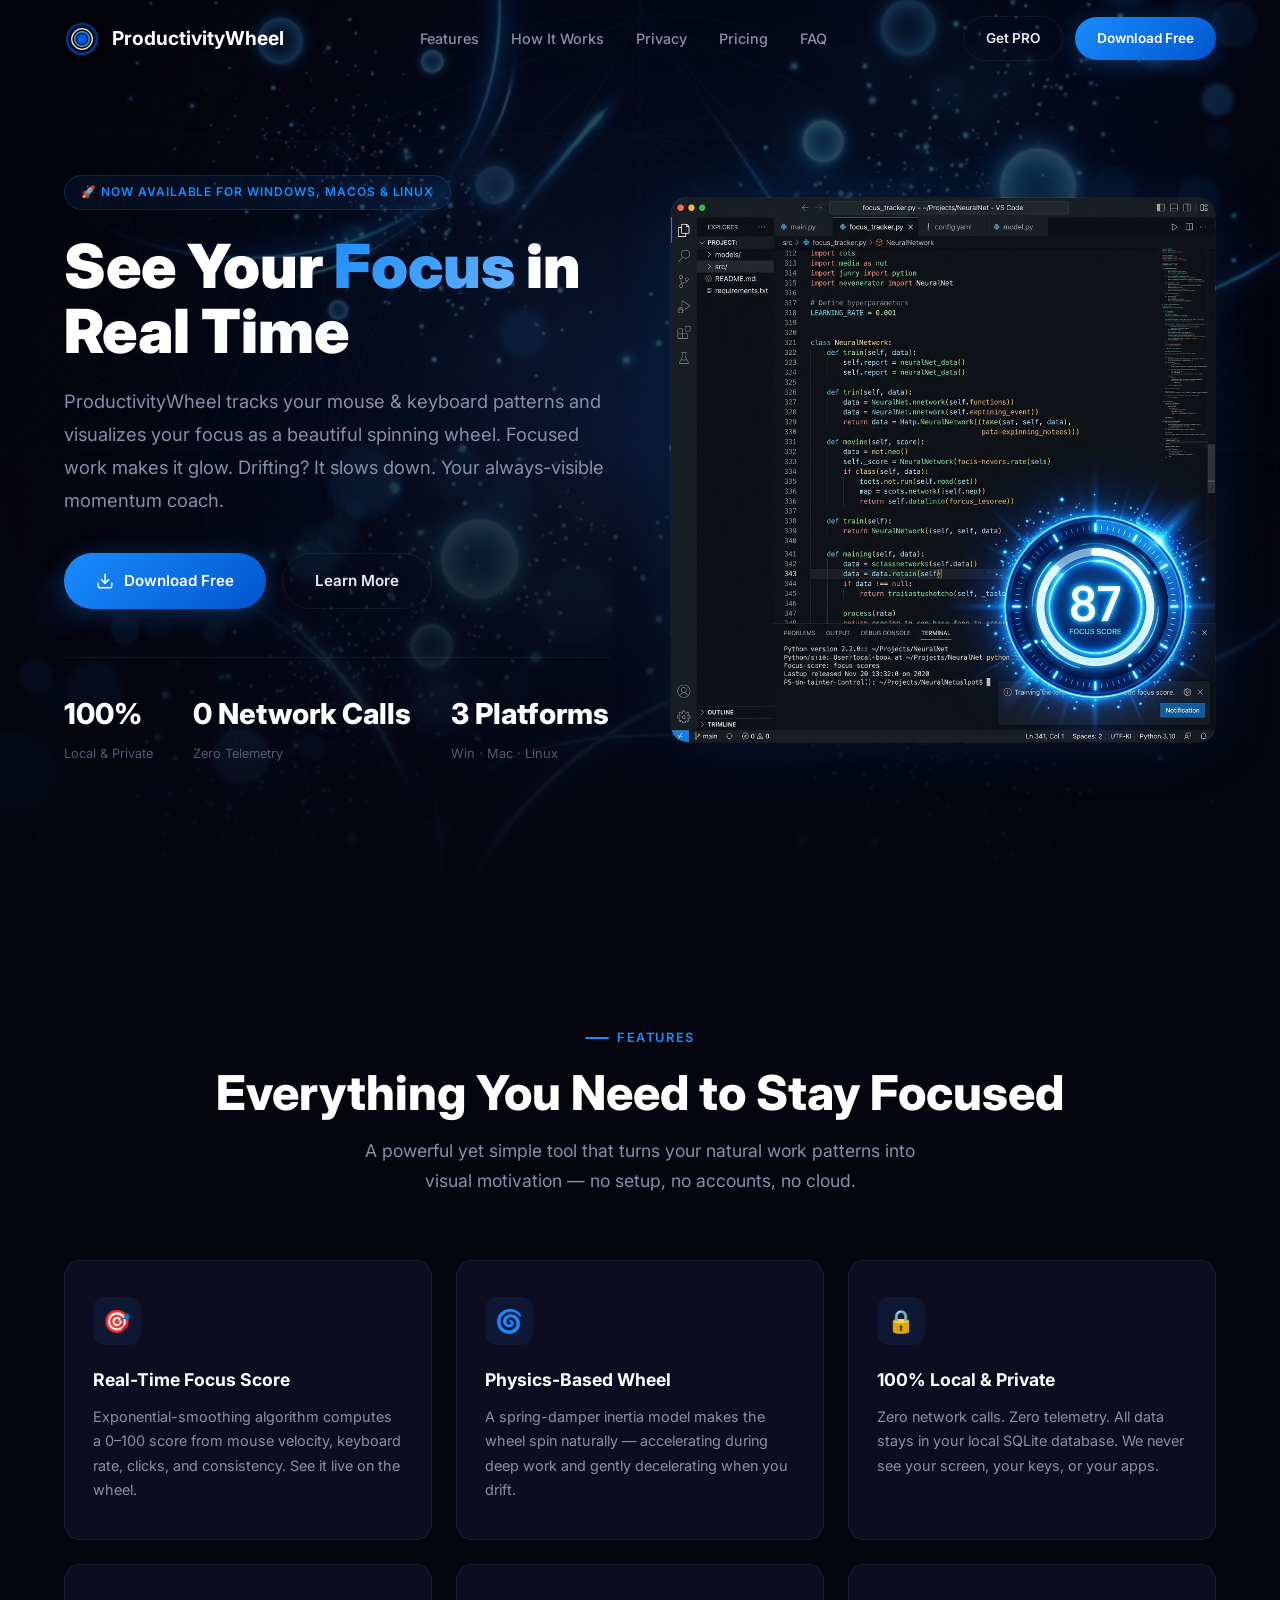
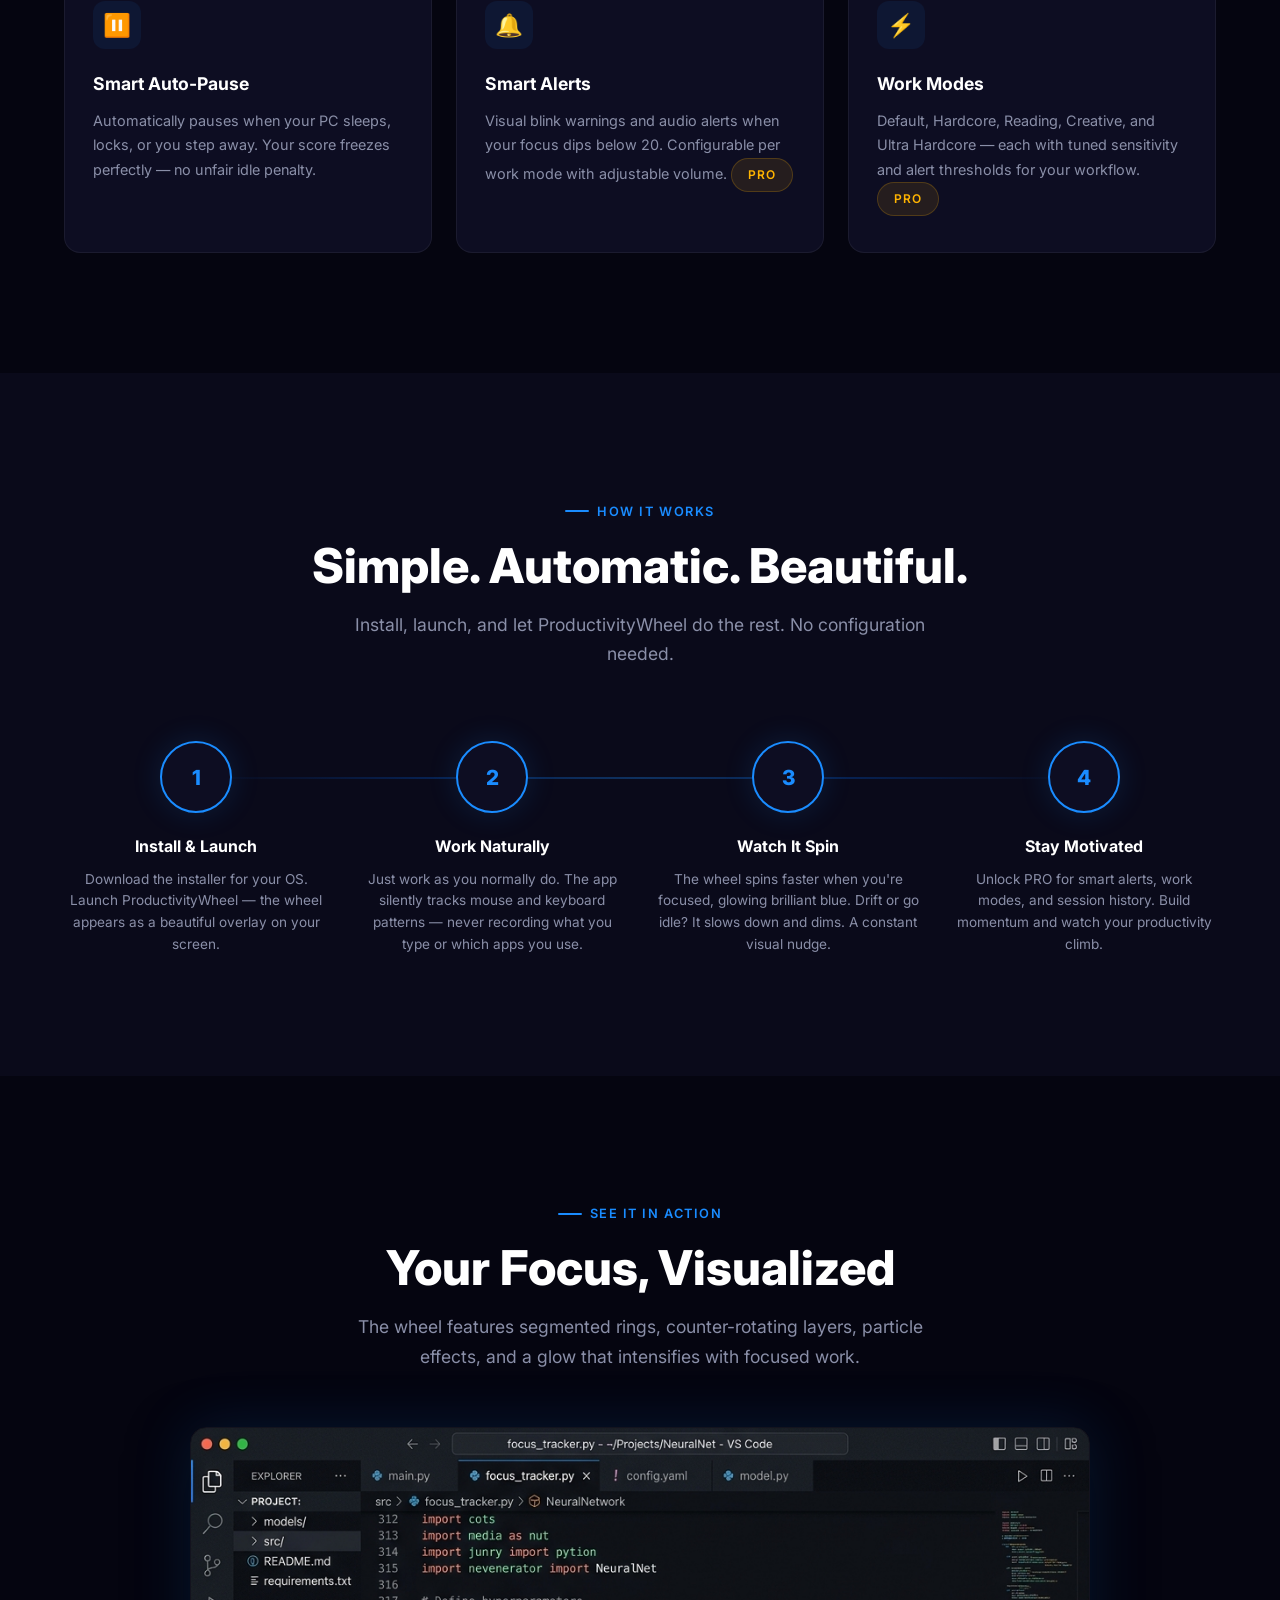
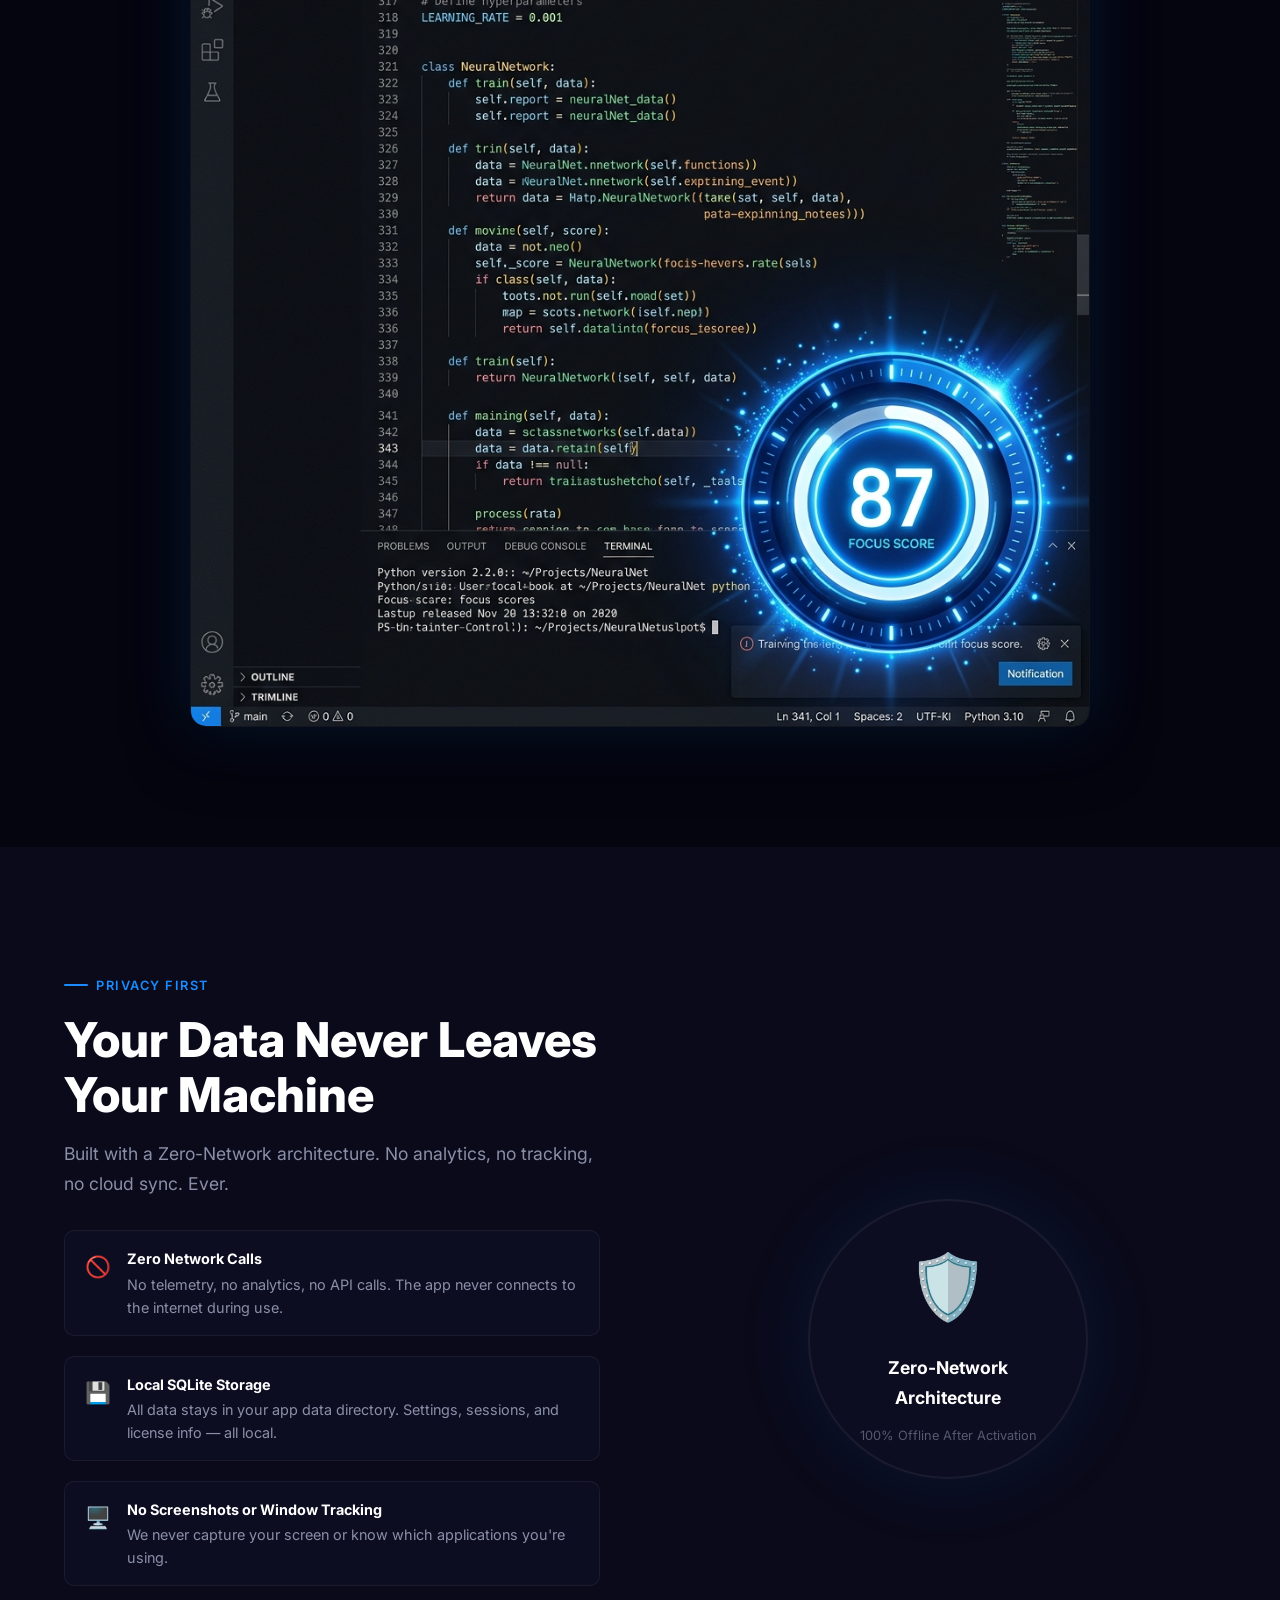
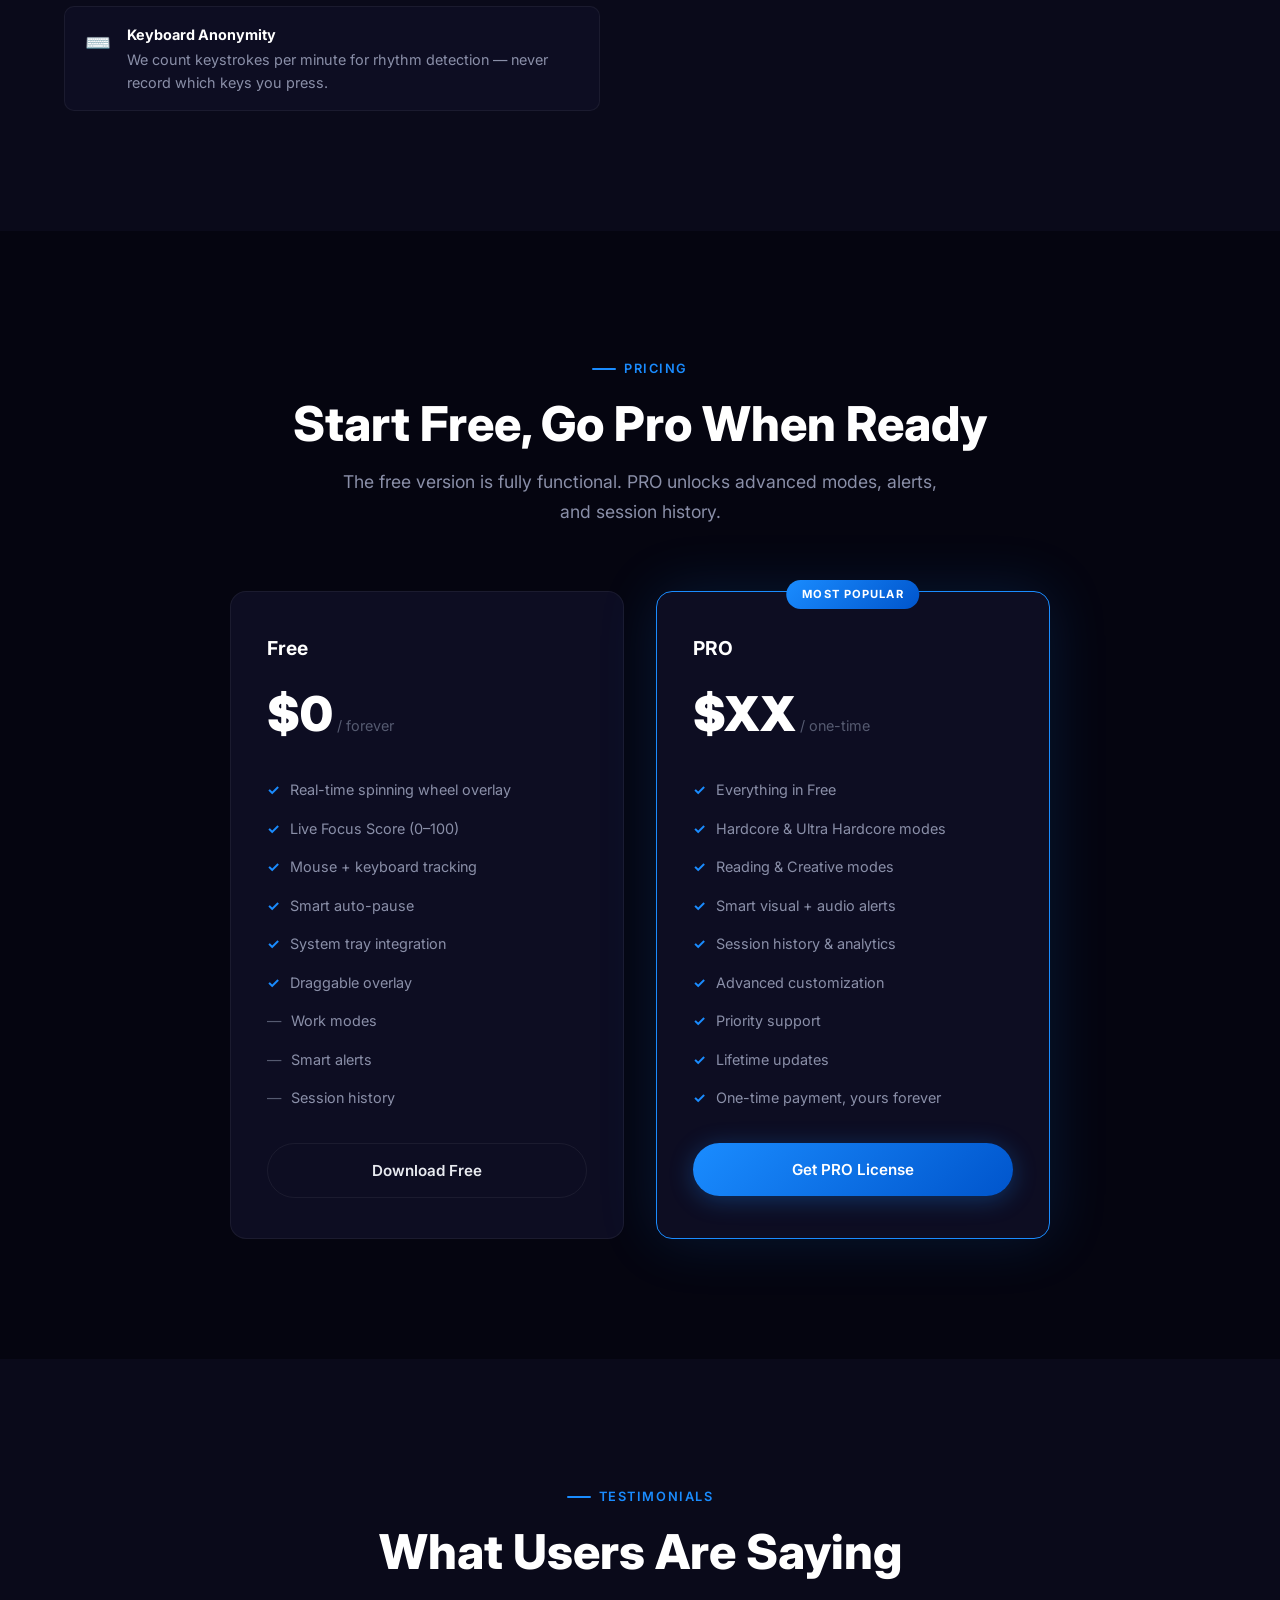
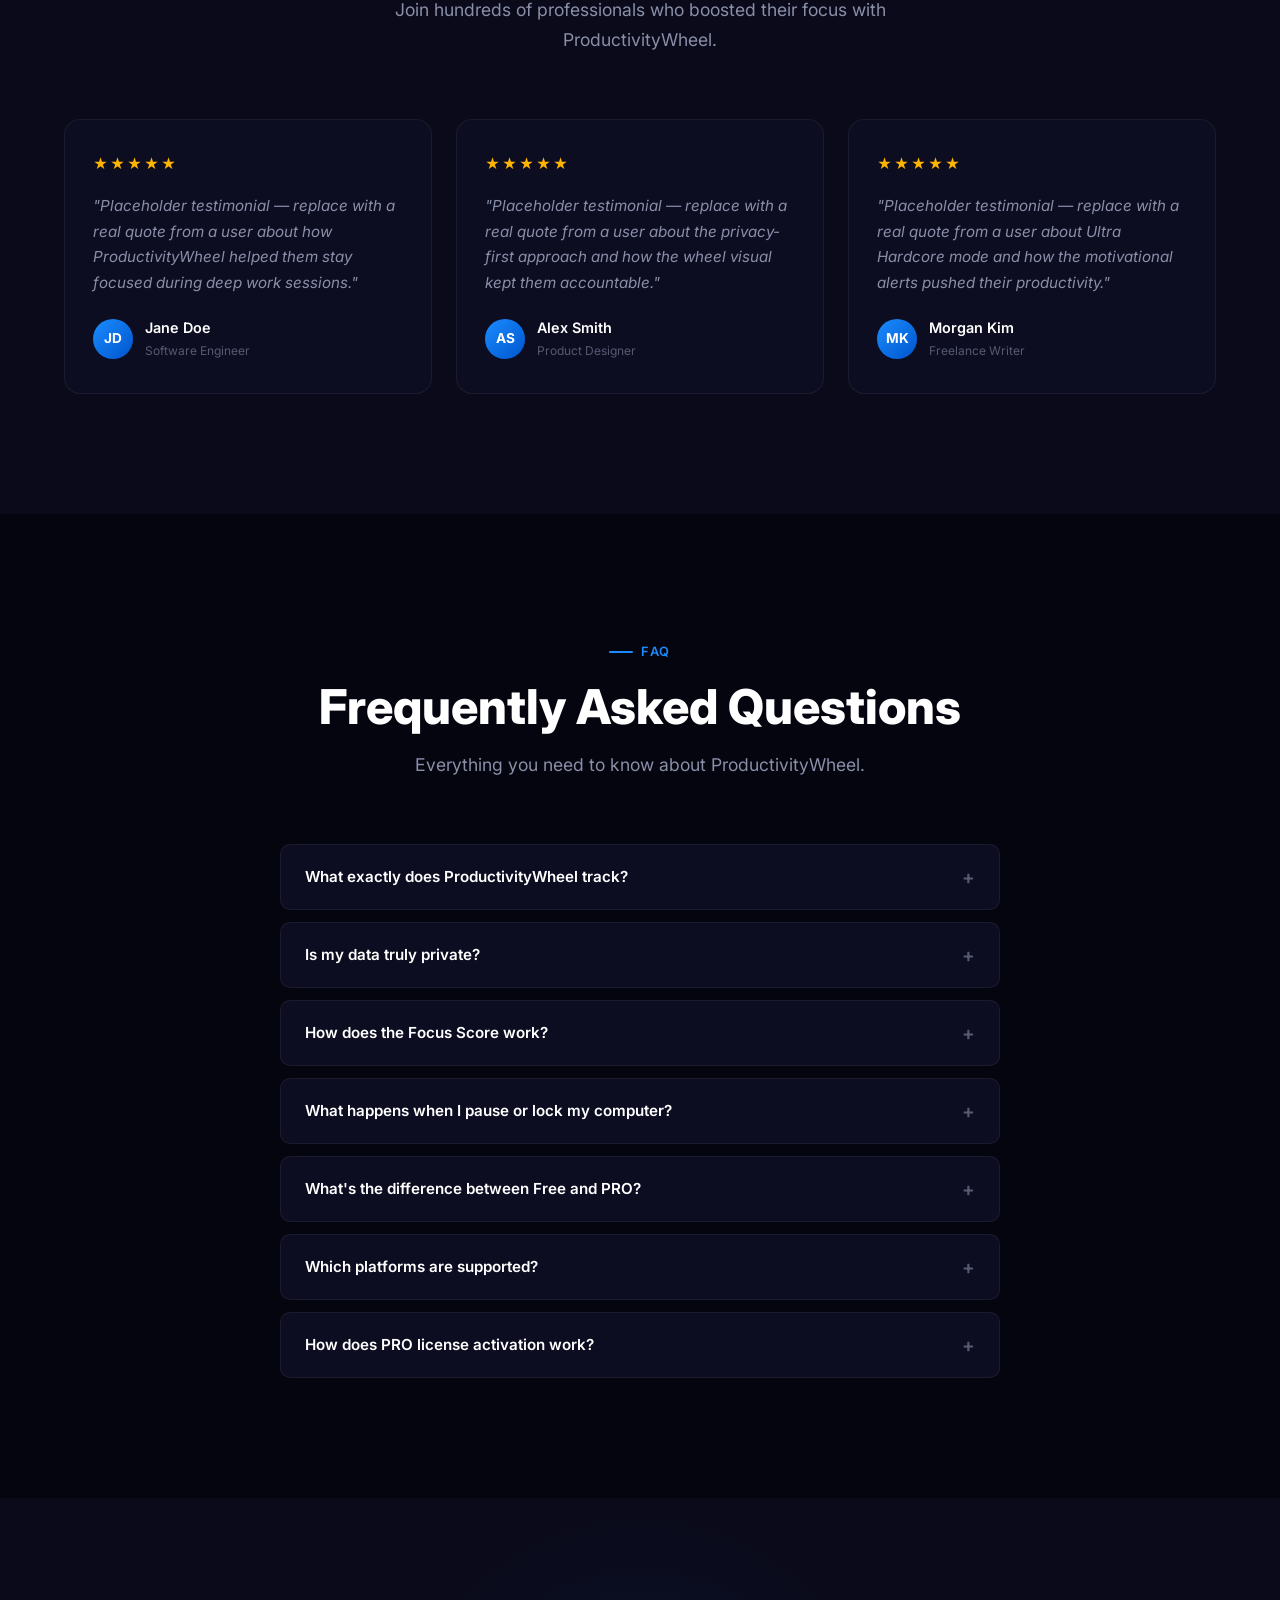
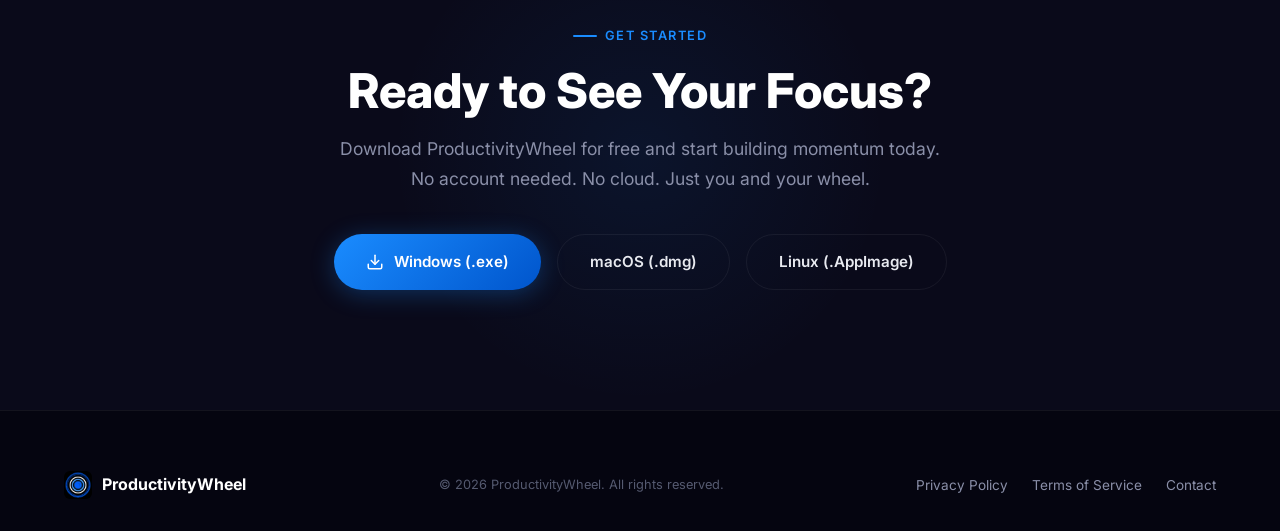
==== index.html @ a4d05078 "ProductivityWheel Website" ====
<!DOCTYPE html>
<html lang="en">
<head>
  <meta charset="UTF-8" />
  <meta name="viewport" content="width=device-width, initial-scale=1.0" />
  <title>ProductivityWheel — Your Personal Focus Momentum Tracker</title>
  <meta name="description" content="ProductivityWheel tracks your mouse and keyboard patterns in real-time and visualizes your focus as a beautiful spinning wheel. 100% local. Zero telemetry. Pure motivation." />
  <meta name="keywords" content="productivity, focus tracker, mouse tracking, gamification, desktop app, privacy" />
  <meta property="og:title" content="ProductivityWheel — Your Personal Focus Momentum Tracker" />
  <meta property="og:description" content="A gamified focus coach that runs 100% locally on your machine. No cloud. No telemetry. Just motivation." />
  <meta property="og:image" content="assets/images/screenshot.png" />
  <meta property="og:type" content="website" />
  <link rel="icon" type="image/png" href="assets/images/logo.png" />
  <link rel="stylesheet" href="styles.css" />
</head>
<body>

  <!-- ====== NAVBAR ====== -->
  <nav class="navbar" id="navbar">
    <div class="container">
      <a href="#" class="navbar__logo">
        <img src="assets/images/logo.png" alt="ProductivityWheel Logo" />
        <span>ProductivityWheel</span>
      </a>
      <ul class="navbar__links" id="nav-links">
        <li><a href="#features">Features</a></li>
        <li><a href="#how-it-works">How It Works</a></li>
        <li><a href="#privacy">Privacy</a></li>
        <li><a href="#pricing">Pricing</a></li>
        <li><a href="#faq">FAQ</a></li>
      </ul>
      <div class="navbar__cta">
        <a href="#pricing" class="btn btn--outline btn--sm">Get PRO</a>
        <a href="#download" class="btn btn--primary btn--sm">Download Free</a>
      </div>
      <button class="navbar__toggle" id="nav-toggle" aria-label="Toggle navigation" aria-expanded="false">
        <span></span><span></span><span></span>
      </button>
    </div>
  </nav>

  <!-- ====== HERO ====== -->
  <section class="hero" id="hero">
    <div class="hero__bg"></div>
    <div class="container">
      <div class="hero__content">
        <div class="hero__badge">
          <span class="badge badge--blue">🚀 Now Available for Windows, macOS & Linux</span>
        </div>
        <h1 class="hero__title">
          See Your <span>Focus</span> in Real&nbsp;Time
        </h1>
        <p class="hero__subtitle">
          ProductivityWheel tracks your mouse &amp; keyboard patterns and visualizes your focus as a beautiful spinning wheel. Focused work makes it glow. Drifting? It slows down. Your always-visible momentum coach.
        </p>
        <div class="hero__actions">
          <a href="#download" class="btn btn--primary">
            <svg width="18" height="18" viewBox="0 0 24 24" fill="none" stroke="currentColor" stroke-width="2" stroke-linecap="round" stroke-linejoin="round"><path d="M21 15v4a2 2 0 01-2 2H5a2 2 0 01-2-2v-4"/><polyline points="7 10 12 15 17 10"/><line x1="12" y1="15" x2="12" y2="3"/></svg>
            Download Free
          </a>
          <a href="#how-it-works" class="btn btn--outline">Learn More</a>
        </div>
        <div class="hero__stats">
          <div>
            <div class="hero__stat-value" data-count="100" data-suffix="%">0%</div>
            <div class="hero__stat-label">Local & Private</div>
          </div>
          <div>
            <div class="hero__stat-value" data-count="0" data-suffix=" Network Calls">0 Network Calls</div>
            <div class="hero__stat-label">Zero Telemetry</div>
          </div>
          <div>
            <div class="hero__stat-value" data-count="3" data-suffix=" Platforms">0 Platforms</div>
            <div class="hero__stat-label">Win · Mac · Linux</div>
          </div>
        </div>
      </div>
      <div class="hero__visual">
        <div class="hero__image-wrapper">
          <img src="assets/images/screenshot.png" alt="ProductivityWheel running on desktop — a glowing blue spinning wheel overlay showing Focus Score of 87" />
        </div>
      </div>
    </div>
  </section>

  <!-- ====== FEATURES ====== -->
  <section class="features" id="features">
    <div class="container">
      <div class="features__header animate-on-scroll">
        <span class="section-label">Features</span>
        <h2 class="section-title">Everything You Need to Stay Focused</h2>
        <p class="section-subtitle">A powerful yet simple tool that turns your natural work patterns into visual motivation — no setup, no accounts, no cloud.</p>
      </div>
      <div class="features__grid">

        <div class="feature-card animate-on-scroll">
          <div class="feature-card__icon">🎯</div>
          <h3 class="feature-card__title">Real-Time Focus Score</h3>
          <p class="feature-card__desc">Exponential-smoothing algorithm computes a 0–100 score from mouse velocity, keyboard rate, clicks, and consistency. See it live on the wheel.</p>
        </div>

        <div class="feature-card animate-on-scroll">
          <div class="feature-card__icon">🌀</div>
          <h3 class="feature-card__title">Physics-Based Wheel</h3>
          <p class="feature-card__desc">A spring-damper inertia model makes the wheel spin naturally — accelerating during deep work and gently decelerating when you drift.</p>
        </div>

        <div class="feature-card animate-on-scroll">
          <div class="feature-card__icon">🔒</div>
          <h3 class="feature-card__title">100% Local & Private</h3>
          <p class="feature-card__desc">Zero network calls. Zero telemetry. All data stays in your local SQLite database. We never see your screen, your keys, or your apps.</p>
        </div>

        <div class="feature-card animate-on-scroll">
          <div class="feature-card__icon">⏸️</div>
          <h3 class="feature-card__title">Smart Auto-Pause</h3>
          <p class="feature-card__desc">Automatically pauses when your PC sleeps, locks, or you step away. Your score freezes perfectly — no unfair idle penalty.</p>
        </div>

        <div class="feature-card animate-on-scroll">
          <div class="feature-card__icon">🔔</div>
          <h3 class="feature-card__title">Smart Alerts</h3>
          <p class="feature-card__desc">Visual blink warnings and audio alerts when your focus dips below 20. Configurable per work mode with adjustable volume. <span class="badge badge--pro">PRO</span></p>
        </div>

        <div class="feature-card animate-on-scroll">
          <div class="feature-card__icon">⚡</div>
          <h3 class="feature-card__title">Work Modes</h3>
          <p class="feature-card__desc">Default, Hardcore, Reading, Creative, and Ultra Hardcore — each with tuned sensitivity and alert thresholds for your workflow. <span class="badge badge--pro">PRO</span></p>
        </div>

      </div>
    </div>
  </section>

  <!-- ====== HOW IT WORKS ====== -->
  <section class="how-it-works" id="how-it-works">
    <div class="container">
      <div class="how-it-works__header animate-on-scroll">
        <span class="section-label">How It Works</span>
        <h2 class="section-title">Simple. Automatic. Beautiful.</h2>
        <p class="section-subtitle">Install, launch, and let ProductivityWheel do the rest. No configuration needed.</p>
      </div>
      <div class="steps">
        <div class="step animate-on-scroll">
          <div class="step__number">1</div>
          <h3 class="step__title">Install & Launch</h3>
          <p class="step__desc">Download the installer for your OS. Launch ProductivityWheel — the wheel appears as a beautiful overlay on your screen.</p>
        </div>
        <div class="step animate-on-scroll">
          <div class="step__number">2</div>
          <h3 class="step__title">Work Naturally</h3>
          <p class="step__desc">Just work as you normally do. The app silently tracks mouse and keyboard patterns — never recording what you type or which apps you use.</p>
        </div>
        <div class="step animate-on-scroll">
          <div class="step__number">3</div>
          <h3 class="step__title">Watch It Spin</h3>
          <p class="step__desc">The wheel spins faster when you're focused, glowing brilliant blue. Drift or go idle? It slows down and dims. A constant visual nudge.</p>
        </div>
        <div class="step animate-on-scroll">
          <div class="step__number">4</div>
          <h3 class="step__title">Stay Motivated</h3>
          <p class="step__desc">Unlock PRO for smart alerts, work modes, and session history. Build momentum and watch your productivity climb.</p>
        </div>
      </div>
    </div>
  </section>

  <!-- ====== SCREENSHOT ====== -->
  <section class="screenshot-section" id="screenshot">
    <div class="container">
      <div class="screenshot-section__header animate-on-scroll">
        <span class="section-label">See It In Action</span>
        <h2 class="section-title">Your Focus, Visualized</h2>
        <p class="section-subtitle">The wheel features segmented rings, counter-rotating layers, particle effects, and a glow that intensifies with focused work.</p>
      </div>
      <div class="screenshot-section__image animate-on-scroll">
        <img src="assets/images/screenshot.png" alt="ProductivityWheel desktop application showing the focus wheel overlay with glowing blue rings and a focus score" />
      </div>
    </div>
  </section>

  <!-- ====== PRIVACY ====== -->
  <section class="privacy" id="privacy">
    <div class="container">
      <div class="privacy__content">
        <span class="section-label">Privacy First</span>
        <h2 class="section-title">Your Data Never Leaves Your Machine</h2>
        <p class="section-subtitle">Built with a Zero-Network architecture. No analytics, no tracking, no cloud sync. Ever.</p>
        <ul class="privacy__list">
          <li class="privacy__item animate-on-scroll">
            <span class="privacy__item-icon">🚫</span>
            <div class="privacy__item-text">
              <strong>Zero Network Calls</strong>
              No telemetry, no analytics, no API calls. The app never connects to the internet during use.
            </div>
          </li>
          <li class="privacy__item animate-on-scroll">
            <span class="privacy__item-icon">💾</span>
            <div class="privacy__item-text">
              <strong>Local SQLite Storage</strong>
              All data stays in your app data directory. Settings, sessions, and license info — all local.
            </div>
          </li>
          <li class="privacy__item animate-on-scroll">
            <span class="privacy__item-icon">🖥️</span>
            <div class="privacy__item-text">
              <strong>No Screenshots or Window Tracking</strong>
              We never capture your screen or know which applications you're using.
            </div>
          </li>
          <li class="privacy__item animate-on-scroll">
            <span class="privacy__item-icon">⌨️</span>
            <div class="privacy__item-text">
              <strong>Keyboard Anonymity</strong>
              We count keystrokes per minute for rhythm detection — never record which keys you press.
            </div>
          </li>
        </ul>
      </div>
      <div class="privacy__visual animate-on-scroll">
        <div class="privacy__badge-large">
          <span class="icon">🛡️</span>
          <span class="label">Zero-Network<br>Architecture</span>
          <span class="sublabel">100% Offline After Activation</span>
        </div>
      </div>
    </div>
  </section>

  <!-- ====== PRICING ====== -->
  <section class="pricing" id="pricing">
    <div class="container">
      <div class="pricing__header animate-on-scroll">
        <span class="section-label">Pricing</span>
        <h2 class="section-title">Start Free, Go Pro When Ready</h2>
        <p class="section-subtitle">The free version is fully functional. PRO unlocks advanced modes, alerts, and session history.</p>
      </div>
      <div class="pricing__grid">

        <!-- Free -->
        <div class="pricing-card animate-on-scroll">
          <h3 class="pricing-card__name">Free</h3>
          <div class="pricing-card__price">
            <span class="amount">$0</span>
            <span class="period"> / forever</span>
          </div>
          <ul class="pricing-card__features">
            <li><span class="check">✓</span> Real-time spinning wheel overlay</li>
            <li><span class="check">✓</span> Live Focus Score (0–100)</li>
            <li><span class="check">✓</span> Mouse + keyboard tracking</li>
            <li><span class="check">✓</span> Smart auto-pause</li>
            <li><span class="check">✓</span> System tray integration</li>
            <li><span class="check">✓</span> Draggable overlay</li>
            <li><span class="cross">—</span> Work modes</li>
            <li><span class="cross">—</span> Smart alerts</li>
            <li><span class="cross">—</span> Session history</li>
          </ul>
          <a href="#download" class="btn btn--outline">Download Free</a>
        </div>

        <!-- PRO -->
        <div class="pricing-card pricing-card--featured animate-on-scroll">
          <h3 class="pricing-card__name">PRO</h3>
          <div class="pricing-card__price">
            <!-- PLACEHOLDER: Replace with real price -->
            <span class="amount">$XX</span>
            <span class="period"> / one-time</span>
          </div>
          <ul class="pricing-card__features">
            <li><span class="check">✓</span> Everything in Free</li>
            <li><span class="check">✓</span> Hardcore & Ultra Hardcore modes</li>
            <li><span class="check">✓</span> Reading & Creative modes</li>
            <li><span class="check">✓</span> Smart visual + audio alerts</li>
            <li><span class="check">✓</span> Session history & analytics</li>
            <li><span class="check">✓</span> Advanced customization</li>
            <li><span class="check">✓</span> Priority support</li>
            <li><span class="check">✓</span> Lifetime updates</li>
            <li><span class="check">✓</span> One-time payment, yours forever</li>
          </ul>
          <!-- PLACEHOLDER: Replace href with real purchase link -->
          <a href="#" class="btn btn--primary">Get PRO License</a>
        </div>

      </div>
    </div>
  </section>

  <!-- ====== TESTIMONIALS ====== -->
  <section class="testimonials" id="testimonials">
    <div class="container">
      <div class="testimonials__header animate-on-scroll">
        <span class="section-label">Testimonials</span>
        <h2 class="section-title">What Users Are Saying</h2>
        <p class="section-subtitle">Join hundreds of professionals who boosted their focus with ProductivityWheel.</p>
      </div>
      <div class="testimonials__grid">

        <!-- PLACEHOLDER: Replace with real testimonials -->
        <div class="testimonial-card animate-on-scroll">
          <div class="testimonial-card__stars">★★★★★</div>
          <p class="testimonial-card__text">"Placeholder testimonial — replace with a real quote from a user about how ProductivityWheel helped them stay focused during deep work sessions."</p>
          <div class="testimonial-card__author">
            <div class="testimonial-card__avatar">JD</div>
            <div>
              <div class="testimonial-card__name">Jane Doe</div>
              <div class="testimonial-card__role">Software Engineer</div>
            </div>
          </div>
        </div>

        <div class="testimonial-card animate-on-scroll">
          <div class="testimonial-card__stars">★★★★★</div>
          <p class="testimonial-card__text">"Placeholder testimonial — replace with a real quote from a user about the privacy-first approach and how the wheel visual kept them accountable."</p>
          <div class="testimonial-card__author">
            <div class="testimonial-card__avatar">AS</div>
            <div>
              <div class="testimonial-card__name">Alex Smith</div>
              <div class="testimonial-card__role">Product Designer</div>
            </div>
          </div>
        </div>

        <div class="testimonial-card animate-on-scroll">
          <div class="testimonial-card__stars">★★★★★</div>
          <p class="testimonial-card__text">"Placeholder testimonial — replace with a real quote from a user about Ultra Hardcore mode and how the motivational alerts pushed their productivity."</p>
          <div class="testimonial-card__author">
            <div class="testimonial-card__avatar">MK</div>
            <div>
              <div class="testimonial-card__name">Morgan Kim</div>
              <div class="testimonial-card__role">Freelance Writer</div>
            </div>
          </div>
        </div>

      </div>
    </div>
  </section>

  <!-- ====== FAQ ====== -->
  <section class="faq" id="faq">
    <div class="container">
      <div class="faq__header animate-on-scroll">
        <span class="section-label">FAQ</span>
        <h2 class="section-title">Frequently Asked Questions</h2>
        <p class="section-subtitle">Everything you need to know about ProductivityWheel.</p>
      </div>
      <div class="faq__list">

        <div class="faq-item animate-on-scroll">
          <button class="faq-item__question" aria-expanded="false">
            <span>What exactly does ProductivityWheel track?</span>
            <span class="faq-item__icon">+</span>
          </button>
          <div class="faq-item__answer">
            <p>ProductivityWheel tracks mouse movement velocity, direction variance, click rates, scroll activity, and keyboard strokes per minute. It never records which keys you press, which apps you use, or captures any screenshots. All tracking is local — nothing is sent anywhere.</p>
          </div>
        </div>

        <div class="faq-item animate-on-scroll">
          <button class="faq-item__question" aria-expanded="false">
            <span>Is my data truly private?</span>
            <span class="faq-item__icon">+</span>
          </button>
          <div class="faq-item__answer">
            <p>Yes. ProductivityWheel uses a Zero-Network architecture. The app makes zero internet connections during normal use. All data is stored locally on your machine in an encrypted SQLite database. The only network call ever made is a one-time license activation (PRO users only).</p>
          </div>
        </div>

        <div class="faq-item animate-on-scroll">
          <button class="faq-item__question" aria-expanded="false">
            <span>How does the Focus Score work?</span>
            <span class="faq-item__icon">+</span>
          </button>
          <div class="faq-item__answer">
            <p>The Focus Score (0–100) uses an exponential-smoothing algorithm that weighs mouse velocity (25%), keyboard rate (30%), clicks (15%), scroll (10%), and consistency (20%). It starts at 50, ramps fast during focused work, and decays slowly during idle periods.</p>
          </div>
        </div>

        <div class="faq-item animate-on-scroll">
          <button class="faq-item__question" aria-expanded="false">
            <span>What happens when I pause or lock my computer?</span>
            <span class="faq-item__icon">+</span>
          </button>
          <div class="faq-item__answer">
            <p>When paused (via tray or button), or when your PC sleeps or locks, the Focus Score and wheel freeze completely — no decay, no change. On resume, it continues from exactly where you left off with no idle penalty.</p>
          </div>
        </div>

        <div class="faq-item animate-on-scroll">
          <button class="faq-item__question" aria-expanded="false">
            <span>What's the difference between Free and PRO?</span>
            <span class="faq-item__icon">+</span>
          </button>
          <div class="faq-item__answer">
            <p>The Free version includes the full spinning wheel overlay, live Focus Score, and auto-pause. PRO unlocks work modes (Hardcore, Ultra Hardcore, Reading, Creative), smart audio/visual alerts, session history, and advanced customization. PRO is a one-time purchase — yours forever.</p>
          </div>
        </div>

        <div class="faq-item animate-on-scroll">
          <button class="faq-item__question" aria-expanded="false">
            <span>Which platforms are supported?</span>
            <span class="faq-item__icon">+</span>
          </button>
          <div class="faq-item__answer">
            <p>ProductivityWheel is available for Windows, macOS, and Linux. Download the installer for your platform from the download section above.</p>
          </div>
        </div>

        <div class="faq-item animate-on-scroll">
          <button class="faq-item__question" aria-expanded="false">
            <span>How does PRO license activation work?</span>
            <span class="faq-item__icon">+</span>
          </button>
          <div class="faq-item__answer">
            <p>After purchasing, you receive a key in the format PW-XXXX-XXXX-XXXX-XXXX. Enter it in Settings → License tab. The app performs a one-time secure activation (HTTPS) and then works fully offline forever. Your key is tied to your device for security.</p>
          </div>
        </div>

      </div>
    </div>
  </section>

  <!-- ====== CTA / DOWNLOAD ====== -->
  <section class="cta" id="download">
    <div class="container">
      <div class="animate-on-scroll">
        <span class="section-label">Get Started</span>
        <h2 class="section-title">Ready to See Your Focus?</h2>
        <p class="section-subtitle">Download ProductivityWheel for free and start building momentum today. No account needed. No cloud. Just you and your wheel.</p>
        <div class="cta__actions">
          <!-- PLACEHOLDER: Replace href with real download links -->
          <a href="#" class="btn btn--primary">
            <svg width="18" height="18" viewBox="0 0 24 24" fill="none" stroke="currentColor" stroke-width="2" stroke-linecap="round" stroke-linejoin="round"><path d="M21 15v4a2 2 0 01-2 2H5a2 2 0 01-2-2v-4"/><polyline points="7 10 12 15 17 10"/><line x1="12" y1="15" x2="12" y2="3"/></svg>
            Windows (.exe)
          </a>
          <a href="#" class="btn btn--outline">
            macOS (.dmg)
          </a>
          <a href="#" class="btn btn--outline">
            Linux (.AppImage)
          </a>
        </div>
      </div>
    </div>
  </section>

  <!-- ====== FOOTER ====== -->
  <footer class="footer">
    <div class="container">
      <div class="footer__brand">
        <img src="assets/images/logo.png" alt="ProductivityWheel" />
        <span>ProductivityWheel</span>
      </div>
      <p class="footer__copy">&copy; 2026 ProductivityWheel. All rights reserved.</p>
      <ul class="footer__links">
        <li><a href="privacy.html">Privacy Policy</a></li>
        <li><a href="terms.html">Terms of Service</a></li>
        <li><a href="contact.html">Contact</a></li>
      </ul>
    </div>
  </footer>

  <script src="script.js"></script>
</body>
</html>
---- styles.css ----
/* ============================================
   ProductivityWheel — Landing Page Styles
   Design: Deep space dark + electric blue
   ============================================ */

/* --- Reset & Base --- */
@import url('https://fonts.googleapis.com/css2?family=Inter:wght@300;400;500;600;700;800;900&display=swap');

*, *::before, *::after { margin: 0; padding: 0; box-sizing: border-box; }

:root {
  --bg-primary: #050510;
  --bg-secondary: #0a0a1a;
  --bg-card: #0d0d22;
  --bg-card-hover: #12123a;
  --blue-core: #1a8cff;
  --blue-glow: #3399ff;
  --blue-deep: #0055cc;
  --blue-light: #66b3ff;
  --blue-subtle: rgba(26, 140, 255, 0.08);
  --white: #ffffff;
  --text-primary: #e8eaf0;
  --text-secondary: #8a8fa8;
  --text-muted: #555a70;
  --border: rgba(255, 255, 255, 0.06);
  --border-hover: rgba(26, 140, 255, 0.3);
  --radius: 16px;
  --radius-sm: 10px;
  --radius-xs: 6px;
  --shadow-glow: 0 0 60px rgba(26, 140, 255, 0.15);
  --shadow-card: 0 4px 30px rgba(0, 0, 0, 0.4);
  --transition: 0.3s cubic-bezier(0.4, 0, 0.2, 1);
  --max-width: 1200px;
}

html { scroll-behavior: smooth; font-size: 16px; }

body {
  font-family: 'Inter', -apple-system, BlinkMacSystemFont, sans-serif;
  background: var(--bg-primary);
  color: var(--text-primary);
  line-height: 1.7;
  overflow-x: hidden;
  -webkit-font-smoothing: antialiased;
}

a { color: var(--blue-core); text-decoration: none; transition: color var(--transition); }
a:hover { color: var(--blue-light); }

img { max-width: 100%; height: auto; display: block; }

.container { max-width: var(--max-width); margin: 0 auto; padding: 0 24px; }

/* --- Utility --- */
.badge {
  display: inline-block;
  padding: 6px 16px;
  border-radius: 50px;
  font-size: 0.75rem;
  font-weight: 600;
  letter-spacing: 0.08em;
  text-transform: uppercase;
}
.badge--blue { background: var(--blue-subtle); color: var(--blue-core); border: 1px solid rgba(26, 140, 255, 0.2); }
.badge--pro { background: rgba(255, 180, 0, 0.1); color: #ffb400; border: 1px solid rgba(255, 180, 0, 0.2); }

/* --- Buttons --- */
.btn {
  display: inline-flex;
  align-items: center;
  gap: 10px;
  padding: 14px 32px;
  border-radius: 50px;
  font-family: inherit;
  font-size: 0.95rem;
  font-weight: 600;
  border: none;
  cursor: pointer;
  transition: all var(--transition);
  text-decoration: none;
}
.btn--primary {
  background: linear-gradient(135deg, var(--blue-core), var(--blue-deep));
  color: var(--white);
  box-shadow: 0 4px 25px rgba(26, 140, 255, 0.3);
}
.btn--primary:hover {
  transform: translateY(-2px);
  box-shadow: 0 8px 35px rgba(26, 140, 255, 0.45);
  color: var(--white);
}
.btn--outline {
  background: transparent;
  color: var(--text-primary);
  border: 1px solid var(--border);
}
.btn--outline:hover {
  border-color: var(--border-hover);
  background: var(--blue-subtle);
  color: var(--white);
}
.btn--sm { padding: 10px 22px; font-size: 0.85rem; }

/* --- Section Titles --- */
.section-label {
  display: inline-flex;
  align-items: center;
  gap: 8px;
  color: var(--blue-core);
  font-size: 0.8rem;
  font-weight: 600;
  letter-spacing: 0.12em;
  text-transform: uppercase;
  margin-bottom: 16px;
}
.section-label::before {
  content: '';
  width: 24px;
  height: 2px;
  background: var(--blue-core);
  border-radius: 2px;
}
.section-title {
  font-size: clamp(2rem, 4vw, 3rem);
  font-weight: 800;
  line-height: 1.15;
  margin-bottom: 16px;
  color: var(--white);
}
.section-subtitle {
  font-size: 1.1rem;
  color: var(--text-secondary);
  max-width: 600px;
  line-height: 1.7;
}

/* ============================================
   NAVBAR
   ============================================ */
.navbar {
  position: fixed;
  top: 0; left: 0; right: 0;
  z-index: 1000;
  padding: 16px 0;
  transition: all var(--transition);
}
.navbar.scrolled {
  background: rgba(5, 5, 16, 0.85);
  backdrop-filter: blur(20px);
  -webkit-backdrop-filter: blur(20px);
  border-bottom: 1px solid var(--border);
  padding: 10px 0;
}
.navbar .container {
  display: flex;
  align-items: center;
  justify-content: space-between;
}
.navbar__logo {
  display: flex;
  align-items: center;
  gap: 12px;
  font-size: 1.2rem;
  font-weight: 700;
  color: var(--white);
}
.navbar__logo img { width: 36px; height: 36px; border-radius: 8px; }
.navbar__links { display: flex; align-items: center; gap: 32px; list-style: none; }
.navbar__links a {
  color: var(--text-secondary);
  font-size: 0.9rem;
  font-weight: 500;
  transition: color var(--transition);
}
.navbar__links a:hover { color: var(--white); }
.navbar__cta { display: flex; align-items: center; gap: 12px; }

/* Mobile menu */
.navbar__toggle {
  display: none;
  background: none;
  border: none;
  cursor: pointer;
  flex-direction: column;
  gap: 5px;
  padding: 4px;
}
.navbar__toggle span {
  display: block;
  width: 24px;
  height: 2px;
  background: var(--text-primary);
  border-radius: 2px;
  transition: all var(--transition);
}

/* ============================================
   HERO
   ============================================ */
.hero {
  position: relative;
  min-height: 100vh;
  display: flex;
  align-items: center;
  padding: 120px 0 80px;
  overflow: hidden;
}
.hero__bg {
  position: absolute;
  inset: 0;
  background: url('assets/images/hero-bg.png') center/cover no-repeat;
  opacity: 0.3;
}
.hero__bg::after {
  content: '';
  position: absolute;
  inset: 0;
  background: linear-gradient(180deg, transparent 40%, var(--bg-primary) 100%);
}
.hero .container {
  position: relative;
  z-index: 2;
  display: grid;
  grid-template-columns: 1fr 1fr;
  gap: 60px;
  align-items: center;
}
.hero__content { max-width: 560px; }
.hero__badge { margin-bottom: 24px; }
.hero__title {
  font-size: clamp(2.5rem, 5vw, 3.8rem);
  font-weight: 900;
  line-height: 1.08;
  margin-bottom: 20px;
  color: var(--white);
}
.hero__title span {
  background: linear-gradient(135deg, var(--blue-core), var(--blue-light));
  -webkit-background-clip: text;
  -webkit-text-fill-color: transparent;
  background-clip: text;
}
.hero__subtitle {
  font-size: 1.15rem;
  color: var(--text-secondary);
  margin-bottom: 36px;
  line-height: 1.8;
}
.hero__actions { display: flex; gap: 16px; flex-wrap: wrap; }
.hero__stats {
  display: flex;
  gap: 40px;
  margin-top: 48px;
  padding-top: 32px;
  border-top: 1px solid var(--border);
}
.hero__stat-value {
  font-size: 1.8rem;
  font-weight: 800;
  color: var(--white);
}
.hero__stat-label {
  font-size: 0.8rem;
  color: var(--text-muted);
  margin-top: 4px;
}
.hero__visual {
  display: flex;
  justify-content: center;
  align-items: center;
}
.hero__image-wrapper {
  position: relative;
  border-radius: var(--radius);
  overflow: hidden;
  box-shadow: var(--shadow-glow), var(--shadow-card);
  border: 1px solid var(--border);
}
.hero__image-wrapper img { border-radius: var(--radius); }
.hero__image-wrapper::before {
  content: '';
  position: absolute;
  inset: -2px;
  border-radius: calc(var(--radius) + 2px);
  background: linear-gradient(135deg, var(--blue-core), transparent, var(--blue-deep));
  z-index: -1;
  opacity: 0.5;
}

/* ============================================
   FEATURES
   ============================================ */
.features { padding: 120px 0; }
.features__header { text-align: center; margin-bottom: 64px; }
.features__header .section-subtitle { margin: 0 auto; }
.features__grid {
  display: grid;
  grid-template-columns: repeat(3, 1fr);
  gap: 24px;
}
.feature-card {
  background: var(--bg-card);
  border: 1px solid var(--border);
  border-radius: var(--radius);
  padding: 36px 28px;
  transition: all var(--transition);
  position: relative;
  overflow: hidden;
}
.feature-card::before {
  content: '';
  position: absolute;
  top: 0; left: 0; right: 0;
  height: 2px;
  background: linear-gradient(90deg, transparent, var(--blue-core), transparent);
  opacity: 0;
  transition: opacity var(--transition);
}
.feature-card:hover {
  border-color: var(--border-hover);
  background: var(--bg-card-hover);
  transform: translateY(-4px);
  box-shadow: var(--shadow-glow);
}
.feature-card:hover::before { opacity: 1; }
.feature-card__icon {
  width: 48px;
  height: 48px;
  border-radius: 12px;
  background: var(--blue-subtle);
  display: flex;
  align-items: center;
  justify-content: center;
  font-size: 1.4rem;
  margin-bottom: 20px;
}
.feature-card__title {
  font-size: 1.1rem;
  font-weight: 700;
  color: var(--white);
  margin-bottom: 10px;
}
.feature-card__desc {
  font-size: 0.9rem;
  color: var(--text-secondary);
  line-height: 1.7;
}

/* ============================================
   HOW IT WORKS
   ============================================ */
.how-it-works {
  padding: 120px 0;
  background: var(--bg-secondary);
  position: relative;
}
.how-it-works__header { text-align: center; margin-bottom: 72px; }
.how-it-works__header .section-subtitle { margin: 0 auto; }
.steps {
  display: grid;
  grid-template-columns: repeat(4, 1fr);
  gap: 32px;
  position: relative;
}
.steps::before {
  content: '';
  position: absolute;
  top: 36px;
  left: 12%;
  right: 12%;
  height: 2px;
  background: linear-gradient(90deg, transparent, var(--blue-deep), var(--blue-core), var(--blue-deep), transparent);
  opacity: 0.3;
}
.step {
  text-align: center;
  position: relative;
}
.step__number {
  width: 72px;
  height: 72px;
  border-radius: 50%;
  background: var(--bg-card);
  border: 2px solid var(--blue-core);
  display: flex;
  align-items: center;
  justify-content: center;
  font-size: 1.3rem;
  font-weight: 800;
  color: var(--blue-core);
  margin: 0 auto 20px;
  position: relative;
  z-index: 2;
  box-shadow: 0 0 30px rgba(26, 140, 255, 0.15);
}
.step__title { font-size: 1rem; font-weight: 700; color: var(--white); margin-bottom: 8px; }
.step__desc { font-size: 0.85rem; color: var(--text-secondary); line-height: 1.6; }

/* ============================================
   SCREENSHOT
   ============================================ */
.screenshot-section { padding: 120px 0; text-align: center; }
.screenshot-section__header { margin-bottom: 56px; }
.screenshot-section__header .section-subtitle { margin: 0 auto; }
.screenshot-section__image {
  max-width: 900px;
  margin: 0 auto;
  border-radius: var(--radius);
  overflow: hidden;
  box-shadow: var(--shadow-glow), 0 20px 60px rgba(0,0,0,0.5);
  border: 1px solid var(--border);
}

/* ============================================
   PRIVACY
   ============================================ */
.privacy { padding: 120px 0; background: var(--bg-secondary); }
.privacy .container {
  display: grid;
  grid-template-columns: 1fr 1fr;
  gap: 80px;
  align-items: center;
}
.privacy__list { list-style: none; display: flex; flex-direction: column; gap: 20px; margin-top: 32px; }
.privacy__item {
  display: flex;
  gap: 16px;
  align-items: flex-start;
  padding: 16px 20px;
  background: var(--bg-card);
  border: 1px solid var(--border);
  border-radius: var(--radius-sm);
  transition: all var(--transition);
}
.privacy__item:hover { border-color: var(--border-hover); }
.privacy__item-icon { font-size: 1.3rem; flex-shrink: 0; margin-top: 2px; }
.privacy__item-text { font-size: 0.9rem; color: var(--text-secondary); line-height: 1.6; }
.privacy__item-text strong { color: var(--white); display: block; margin-bottom: 2px; }
.privacy__visual {
  display: flex;
  align-items: center;
  justify-content: center;
}
.privacy__badge-large {
  width: 280px;
  height: 280px;
  border-radius: 50%;
  background: var(--bg-card);
  border: 2px solid var(--border);
  display: flex;
  flex-direction: column;
  align-items: center;
  justify-content: center;
  gap: 12px;
  box-shadow: 0 0 80px rgba(26, 140, 255, 0.1);
}
.privacy__badge-large .icon { font-size: 4rem; }
.privacy__badge-large .label {
  font-size: 1.1rem;
  font-weight: 700;
  color: var(--white);
  text-align: center;
}
.privacy__badge-large .sublabel {
  font-size: 0.8rem;
  color: var(--text-muted);
  text-align: center;
}

/* ============================================
   PRICING
   ============================================ */
.pricing { padding: 120px 0; }
.pricing__header { text-align: center; margin-bottom: 64px; }
.pricing__header .section-subtitle { margin: 0 auto; }
.pricing__grid {
  display: grid;
  grid-template-columns: repeat(2, 1fr);
  gap: 32px;
  max-width: 820px;
  margin: 0 auto;
}
.pricing-card {
  background: var(--bg-card);
  border: 1px solid var(--border);
  border-radius: var(--radius);
  padding: 40px 36px;
  position: relative;
  transition: all var(--transition);
}
.pricing-card:hover { border-color: var(--border-hover); transform: translateY(-4px); }
.pricing-card--featured {
  border-color: var(--blue-core);
  box-shadow: var(--shadow-glow);
}
.pricing-card--featured::before {
  content: 'MOST POPULAR';
  position: absolute;
  top: -12px;
  left: 50%;
  transform: translateX(-50%);
  background: linear-gradient(135deg, var(--blue-core), var(--blue-deep));
  color: var(--white);
  font-size: 0.7rem;
  font-weight: 700;
  letter-spacing: 0.1em;
  padding: 5px 16px;
  border-radius: 50px;
}
.pricing-card__name { font-size: 1.2rem; font-weight: 700; color: var(--white); margin-bottom: 8px; }
.pricing-card__price { margin-bottom: 24px; }
.pricing-card__price .amount { font-size: 3rem; font-weight: 900; color: var(--white); }
.pricing-card__price .period { font-size: 0.9rem; color: var(--text-muted); }
.pricing-card__features { list-style: none; margin-bottom: 32px; display: flex; flex-direction: column; gap: 14px; }
.pricing-card__features li {
  display: flex;
  align-items: center;
  gap: 10px;
  font-size: 0.9rem;
  color: var(--text-secondary);
}
.pricing-card__features li .check { color: var(--blue-core); font-weight: 700; }
.pricing-card__features li .cross { color: var(--text-muted); }
.pricing-card .btn { width: 100%; justify-content: center; }

/* ============================================
   TESTIMONIALS
   ============================================ */
.testimonials { padding: 120px 0; background: var(--bg-secondary); }
.testimonials__header { text-align: center; margin-bottom: 64px; }
.testimonials__header .section-subtitle { margin: 0 auto; }
.testimonials__grid {
  display: grid;
  grid-template-columns: repeat(3, 1fr);
  gap: 24px;
}
.testimonial-card {
  background: var(--bg-card);
  border: 1px solid var(--border);
  border-radius: var(--radius);
  padding: 32px 28px;
  transition: all var(--transition);
}
.testimonial-card:hover { border-color: var(--border-hover); }
.testimonial-card__stars { color: #ffb400; font-size: 0.9rem; margin-bottom: 16px; letter-spacing: 2px; }
.testimonial-card__text { font-size: 0.95rem; color: var(--text-secondary); line-height: 1.7; margin-bottom: 20px; font-style: italic; }
.testimonial-card__author { display: flex; align-items: center; gap: 12px; }
.testimonial-card__avatar {
  width: 40px;
  height: 40px;
  border-radius: 50%;
  background: linear-gradient(135deg, var(--blue-core), var(--blue-deep));
  display: flex;
  align-items: center;
  justify-content: center;
  color: var(--white);
  font-weight: 700;
  font-size: 0.85rem;
}
.testimonial-card__name { font-size: 0.9rem; font-weight: 600; color: var(--white); }
.testimonial-card__role { font-size: 0.75rem; color: var(--text-muted); }

/* ============================================
   FAQ
   ============================================ */
.faq { padding: 120px 0; }
.faq__header { text-align: center; margin-bottom: 64px; }
.faq__header .section-subtitle { margin: 0 auto; }
.faq__list { max-width: 720px; margin: 0 auto; display: flex; flex-direction: column; gap: 12px; }
.faq-item {
  background: var(--bg-card);
  border: 1px solid var(--border);
  border-radius: var(--radius-sm);
  overflow: hidden;
  transition: border-color var(--transition);
}
.faq-item.active { border-color: var(--border-hover); }
.faq-item__question {
  display: flex;
  align-items: center;
  justify-content: space-between;
  padding: 20px 24px;
  cursor: pointer;
  font-size: 0.95rem;
  font-weight: 600;
  color: var(--white);
  background: none;
  border: none;
  width: 100%;
  text-align: left;
  font-family: inherit;
  transition: color var(--transition);
}
.faq-item__question:hover { color: var(--blue-core); }
.faq-item__icon {
  font-size: 1.2rem;
  color: var(--text-muted);
  transition: transform var(--transition);
  flex-shrink: 0;
}
.faq-item.active .faq-item__icon { transform: rotate(45deg); color: var(--blue-core); }
.faq-item__answer {
  max-height: 0;
  overflow: hidden;
  transition: max-height 0.4s ease, padding 0.3s ease;
}
.faq-item.active .faq-item__answer { max-height: 300px; }
.faq-item__answer p {
  padding: 0 24px 20px;
  font-size: 0.9rem;
  color: var(--text-secondary);
  line-height: 1.7;
}

/* ============================================
   CTA
   ============================================ */
.cta {
  padding: 120px 0;
  background: var(--bg-secondary);
  text-align: center;
  position: relative;
  overflow: hidden;
}
.cta::before {
  content: '';
  position: absolute;
  width: 500px;
  height: 500px;
  border-radius: 50%;
  background: radial-gradient(circle, rgba(26, 140, 255, 0.08), transparent 70%);
  top: 50%;
  left: 50%;
  transform: translate(-50%, -50%);
}
.cta .container { position: relative; z-index: 2; }
.cta .section-title { margin-bottom: 16px; }
.cta .section-subtitle { margin: 0 auto 40px; }
.cta__actions { display: flex; gap: 16px; justify-content: center; flex-wrap: wrap; }

/* ============================================
   FOOTER
   ============================================ */
.footer { padding: 60px 0 32px; border-top: 1px solid var(--border); }
.footer .container {
  display: flex;
  align-items: center;
  justify-content: space-between;
  flex-wrap: wrap;
  gap: 24px;
}
.footer__brand { display: flex; align-items: center; gap: 10px; }
.footer__brand img { width: 28px; height: 28px; border-radius: 6px; }
.footer__brand span { font-weight: 700; color: var(--white); font-size: 1rem; }
.footer__copy { font-size: 0.8rem; color: var(--text-muted); }
.footer__links { display: flex; gap: 24px; list-style: none; }
.footer__links a { font-size: 0.85rem; color: var(--text-secondary); }
.footer__links a:hover { color: var(--white); }

/* ============================================
   ANIMATIONS
   ============================================ */
@keyframes fadeInUp {
  from { opacity: 0; transform: translateY(30px); }
  to { opacity: 1; transform: translateY(0); }
}
.animate-on-scroll { opacity: 0; transform: translateY(30px); transition: all 0.7s cubic-bezier(0.4, 0, 0.2, 1); }
.animate-on-scroll.visible { opacity: 1; transform: translateY(0); }

/* Floating glow animation for hero */
@keyframes float { 0%, 100% { transform: translateY(0); } 50% { transform: translateY(-12px); } }
.hero__image-wrapper { animation: float 6s ease-in-out infinite; }

/* Wheel spin animation for logo on hover */
@keyframes spin { from { transform: rotate(0deg); } to { transform: rotate(360deg); } }
.navbar__logo img:hover { animation: spin 2s linear infinite; }

/* ============================================
   RESPONSIVE
   ============================================ */
@media (max-width: 1024px) {
  .hero .container { grid-template-columns: 1fr; text-align: center; }
  .hero__content { max-width: 100%; }
  .hero__actions { justify-content: center; }
  .hero__stats { justify-content: center; }
  .hero__visual { margin-top: 40px; }
  .features__grid { grid-template-columns: repeat(2, 1fr); }
  .steps { grid-template-columns: repeat(2, 1fr); }
  .steps::before { display: none; }
  .privacy .container { grid-template-columns: 1fr; text-align: center; }
  .privacy__visual { order: -1; }
  .privacy__list { align-items: center; }
  .testimonials__grid { grid-template-columns: 1fr 1fr; }
}

@media (max-width: 768px) {
  .navbar__links { display: none; }
  .navbar__toggle { display: flex; }
  .navbar__links.open {
    display: flex;
    flex-direction: column;
    position: absolute;
    top: 100%;
    left: 0;
    right: 0;
    background: rgba(5, 5, 16, 0.95);
    backdrop-filter: blur(20px);
    padding: 24px;
    gap: 16px;
    border-bottom: 1px solid var(--border);
  }
  .navbar__cta .btn--outline { display: none; }
  .hero { min-height: auto; padding: 120px 0 60px; }
  .hero__title { font-size: 2.2rem; }
  .hero__stats { gap: 24px; }
  .features__grid { grid-template-columns: 1fr; }
  .steps { grid-template-columns: 1fr 1fr; }
  .pricing__grid { grid-template-columns: 1fr; max-width: 400px; }
  .testimonials__grid { grid-template-columns: 1fr; }
  .section-title { font-size: 1.8rem; }
}

@media (max-width: 480px) {
  .hero__stats { flex-direction: column; gap: 16px; align-items: center; }
  .hero__actions { flex-direction: column; align-items: center; }
  .btn { width: 100%; justify-content: center; }
  .steps { grid-template-columns: 1fr; }
}

/* ============================================
   LEGAL / INNER PAGES
   ============================================ */
.legal-page {
  padding: 120px 0 80px;
  min-height: 80vh;
}
.legal-page__header {
  text-align: center;
  margin-bottom: 56px;
}
.legal-page__meta {
  font-size: 0.85rem;
  color: var(--text-muted);
  margin-top: 8px;
}
.legal-page__body {
  max-width: 780px;
  margin: 0 auto;
}
.legal-page__body section {
  margin-bottom: 40px;
}
.legal-page__body h2 {
  font-size: 1.3rem;
  font-weight: 700;
  color: var(--white);
  margin-bottom: 14px;
  padding-bottom: 8px;
  border-bottom: 1px solid var(--border);
}
.legal-page__body h3 {
  font-size: 1.05rem;
  font-weight: 600;
  color: var(--text-primary);
  margin: 20px 0 10px;
}
.legal-page__body p {
  font-size: 0.92rem;
  color: var(--text-secondary);
  line-height: 1.8;
  margin-bottom: 12px;
}
.legal-page__body ul {
  list-style: none;
  padding: 0;
  margin-bottom: 14px;
}
.legal-page__body ul li {
  position: relative;
  padding-left: 20px;
  font-size: 0.9rem;
  color: var(--text-secondary);
  line-height: 1.7;
  margin-bottom: 8px;
}
.legal-page__body ul li::before {
  content: '•';
  position: absolute;
  left: 0;
  color: var(--blue-core);
  font-weight: 700;
}
.legal-page__body ul li strong {
  color: var(--text-primary);
}
.legal-page__body code {
  background: var(--blue-subtle);
  color: var(--blue-light);
  padding: 2px 8px;
  border-radius: 4px;
  font-size: 0.85rem;
  font-family: 'SF Mono', 'Fira Code', monospace;
}

/* ============================================
   CONTACT PAGE
   ============================================ */
.contact-grid {
  display: grid;
  grid-template-columns: 1fr 1.2fr;
  gap: 48px;
  align-items: start;
}
.contact-cards {
  display: flex;
  flex-direction: column;
  gap: 16px;
}
.contact-card {
  background: var(--bg-card);
  border: 1px solid var(--border);
  border-radius: var(--radius-sm);
  padding: 24px;
  transition: all var(--transition);
}
.contact-card:hover {
  border-color: var(--border-hover);
  transform: translateY(-2px);
}
.contact-card__icon {
  font-size: 1.5rem;
  margin-bottom: 10px;
}
.contact-card__title {
  font-size: 1rem;
  font-weight: 700;
  color: var(--white);
  margin-bottom: 6px;
}
.contact-card__desc {
  font-size: 0.85rem;
  color: var(--text-secondary);
  line-height: 1.6;
  margin-bottom: 10px;
}
.contact-card__link {
  font-size: 0.85rem;
  font-weight: 600;
  color: var(--blue-core);
}
.contact-card__link:hover {
  color: var(--blue-light);
}

/* Contact Form */
.contact-form-wrapper {
  background: var(--bg-card);
  border: 1px solid var(--border);
  border-radius: var(--radius);
  padding: 40px 36px;
}
.contact-form__title {
  font-size: 1.3rem;
  font-weight: 700;
  color: var(--white);
  margin-bottom: 6px;
}
.contact-form__subtitle {
  font-size: 0.85rem;
  color: var(--text-muted);
  margin-bottom: 28px;
}
.contact-form__group {
  margin-bottom: 20px;
}
.contact-form__label {
  display: block;
  font-size: 0.8rem;
  font-weight: 600;
  color: var(--text-secondary);
  margin-bottom: 8px;
  text-transform: uppercase;
  letter-spacing: 0.06em;
}
.contact-form__input {
  width: 100%;
  padding: 12px 16px;
  background: var(--bg-primary);
  border: 1px solid var(--border);
  border-radius: var(--radius-xs);
  color: var(--text-primary);
  font-family: inherit;
  font-size: 0.9rem;
  transition: border-color var(--transition), box-shadow var(--transition);
  outline: none;
}
.contact-form__input::placeholder {
  color: var(--text-muted);
}
.contact-form__input:focus {
  border-color: var(--blue-core);
  box-shadow: 0 0 0 3px rgba(26, 140, 255, 0.12);
}
.contact-form__select {
  appearance: none;
  background-image: url("data:image/svg+xml,%3Csvg xmlns='http://www.w3.org/2000/svg' width='12' height='12' viewBox='0 0 24 24' fill='none' stroke='%238a8fa8' stroke-width='2' stroke-linecap='round' stroke-linejoin='round'%3E%3Cpolyline points='6 9 12 15 18 9'%3E%3C/polyline%3E%3C/svg%3E");
  background-repeat: no-repeat;
  background-position: right 14px center;
  padding-right: 40px;
  cursor: pointer;
}
.contact-form__select option {
  background: var(--bg-card);
  color: var(--text-primary);
}
.contact-form__textarea {
  resize: vertical;
  min-height: 120px;
}
.contact-form__submit {
  margin-top: 4px;
}
.contact-form__success {
  display: none;
  text-align: center;
  padding: 40px 20px;
}
.contact-form__success.visible {
  display: block;
}
.contact-form__success-icon {
  font-size: 2.5rem;
  display: block;
  margin-bottom: 12px;
}
.contact-form__success h3 {
  font-size: 1.3rem;
  font-weight: 700;
  color: var(--white);
  margin-bottom: 8px;
}
.contact-form__success p {
  font-size: 0.9rem;
  color: var(--text-secondary);
}

/* Social */
.contact-social {
  text-align: center;
  margin-top: 72px;
  padding-top: 48px;
  border-top: 1px solid var(--border);
}
.contact-social__title {
  font-size: 1rem;
  font-weight: 600;
  color: var(--text-secondary);
  margin-bottom: 20px;
}
.contact-social__links {
  display: flex;
  justify-content: center;
  gap: 16px;
}
.contact-social__link {
  width: 48px;
  height: 48px;
  border-radius: 50%;
  background: var(--bg-card);
  border: 1px solid var(--border);
  display: flex;
  align-items: center;
  justify-content: center;
  color: var(--text-secondary);
  transition: all var(--transition);
}
.contact-social__link:hover {
  border-color: var(--blue-core);
  color: var(--blue-core);
  background: var(--blue-subtle);
  transform: translateY(-3px);
}

/* Contact page responsive */
@media (max-width: 768px) {
  .contact-grid {
    grid-template-columns: 1fr;
    gap: 32px;
  }
  .contact-form-wrapper {
    padding: 28px 24px;
  }
}
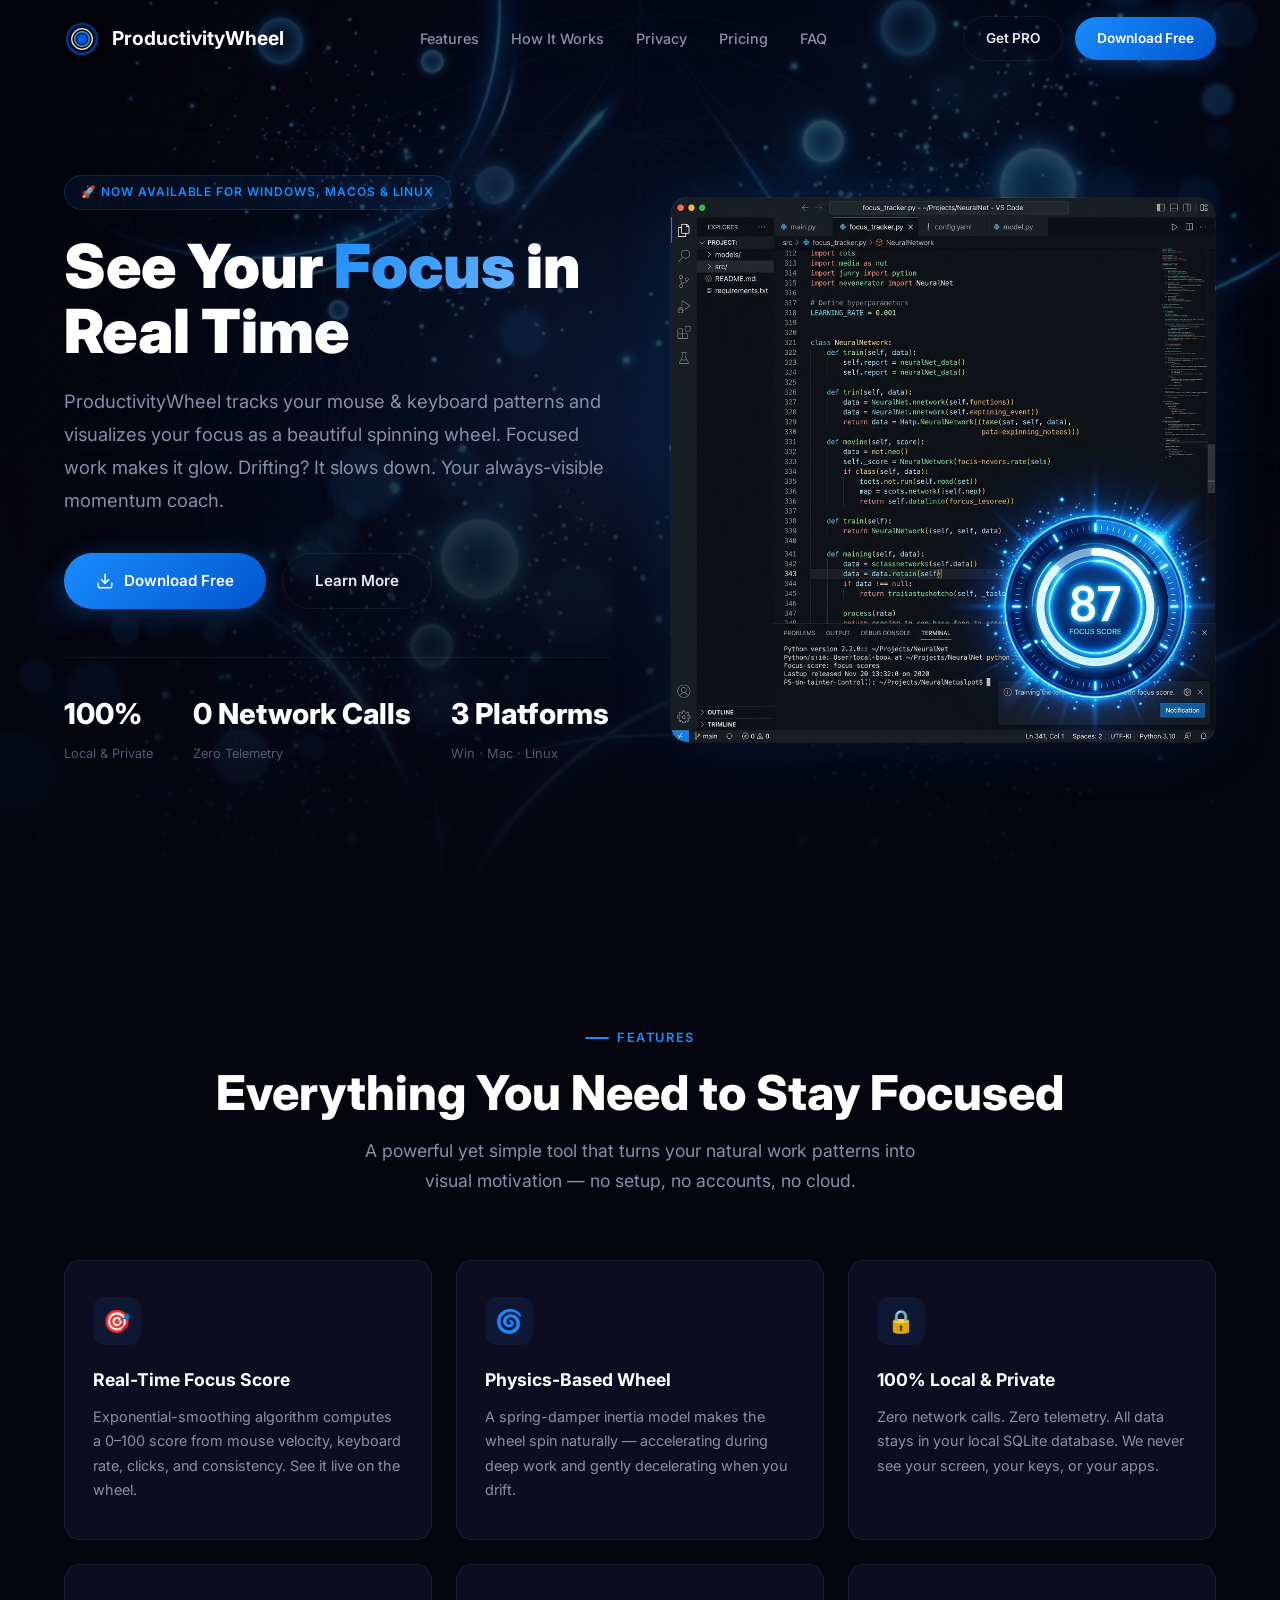
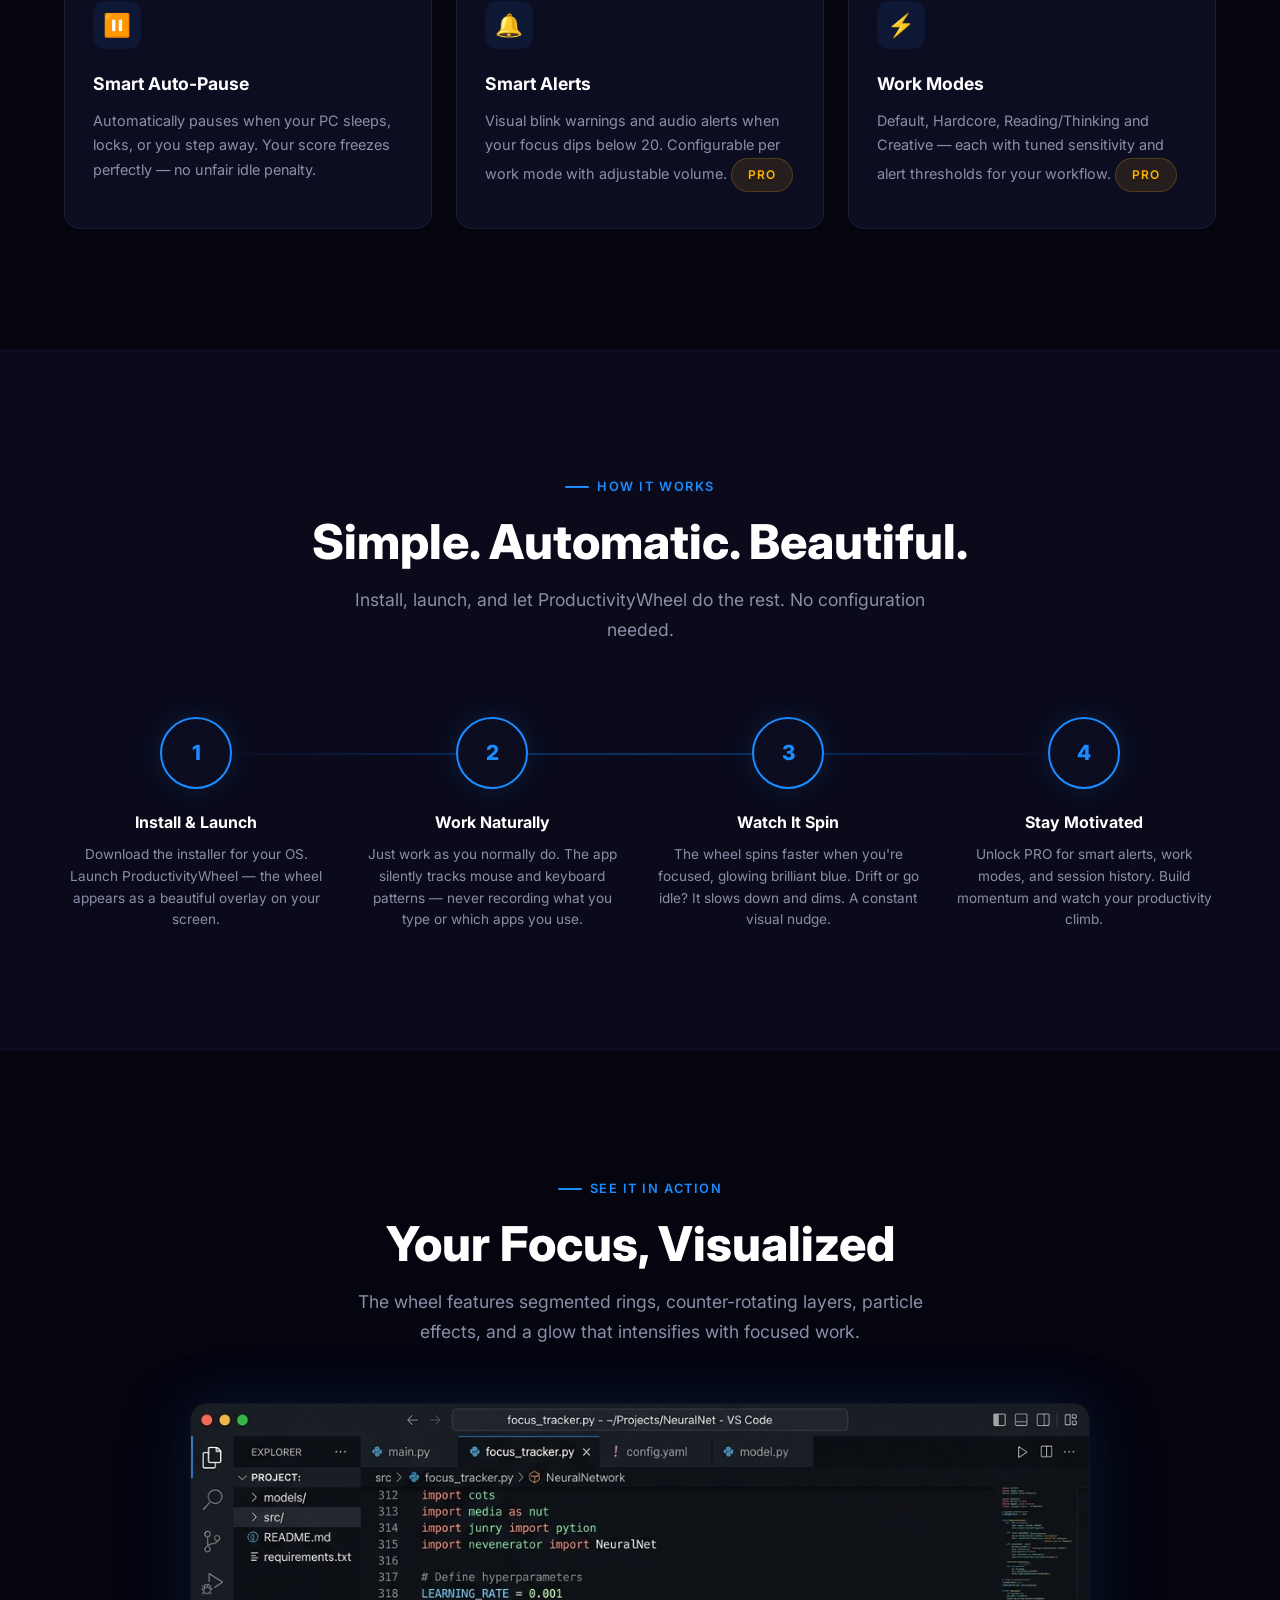
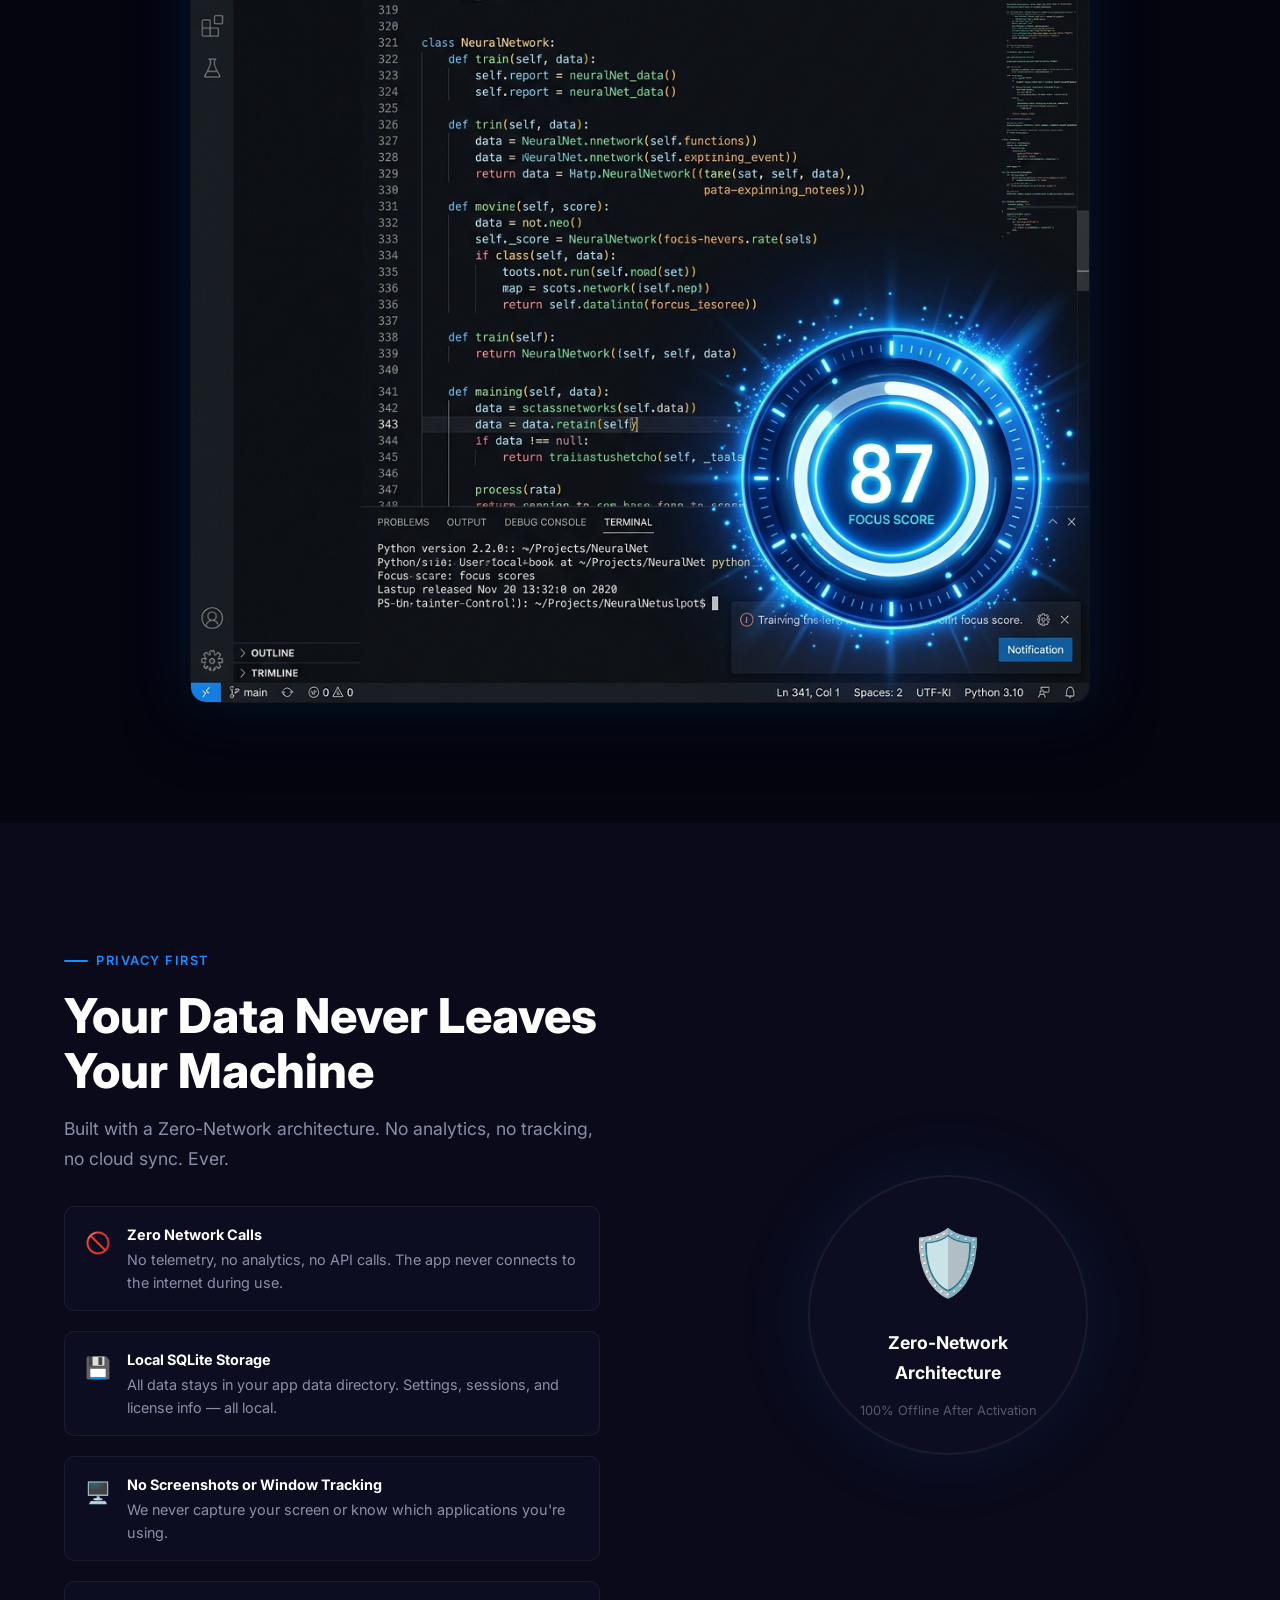
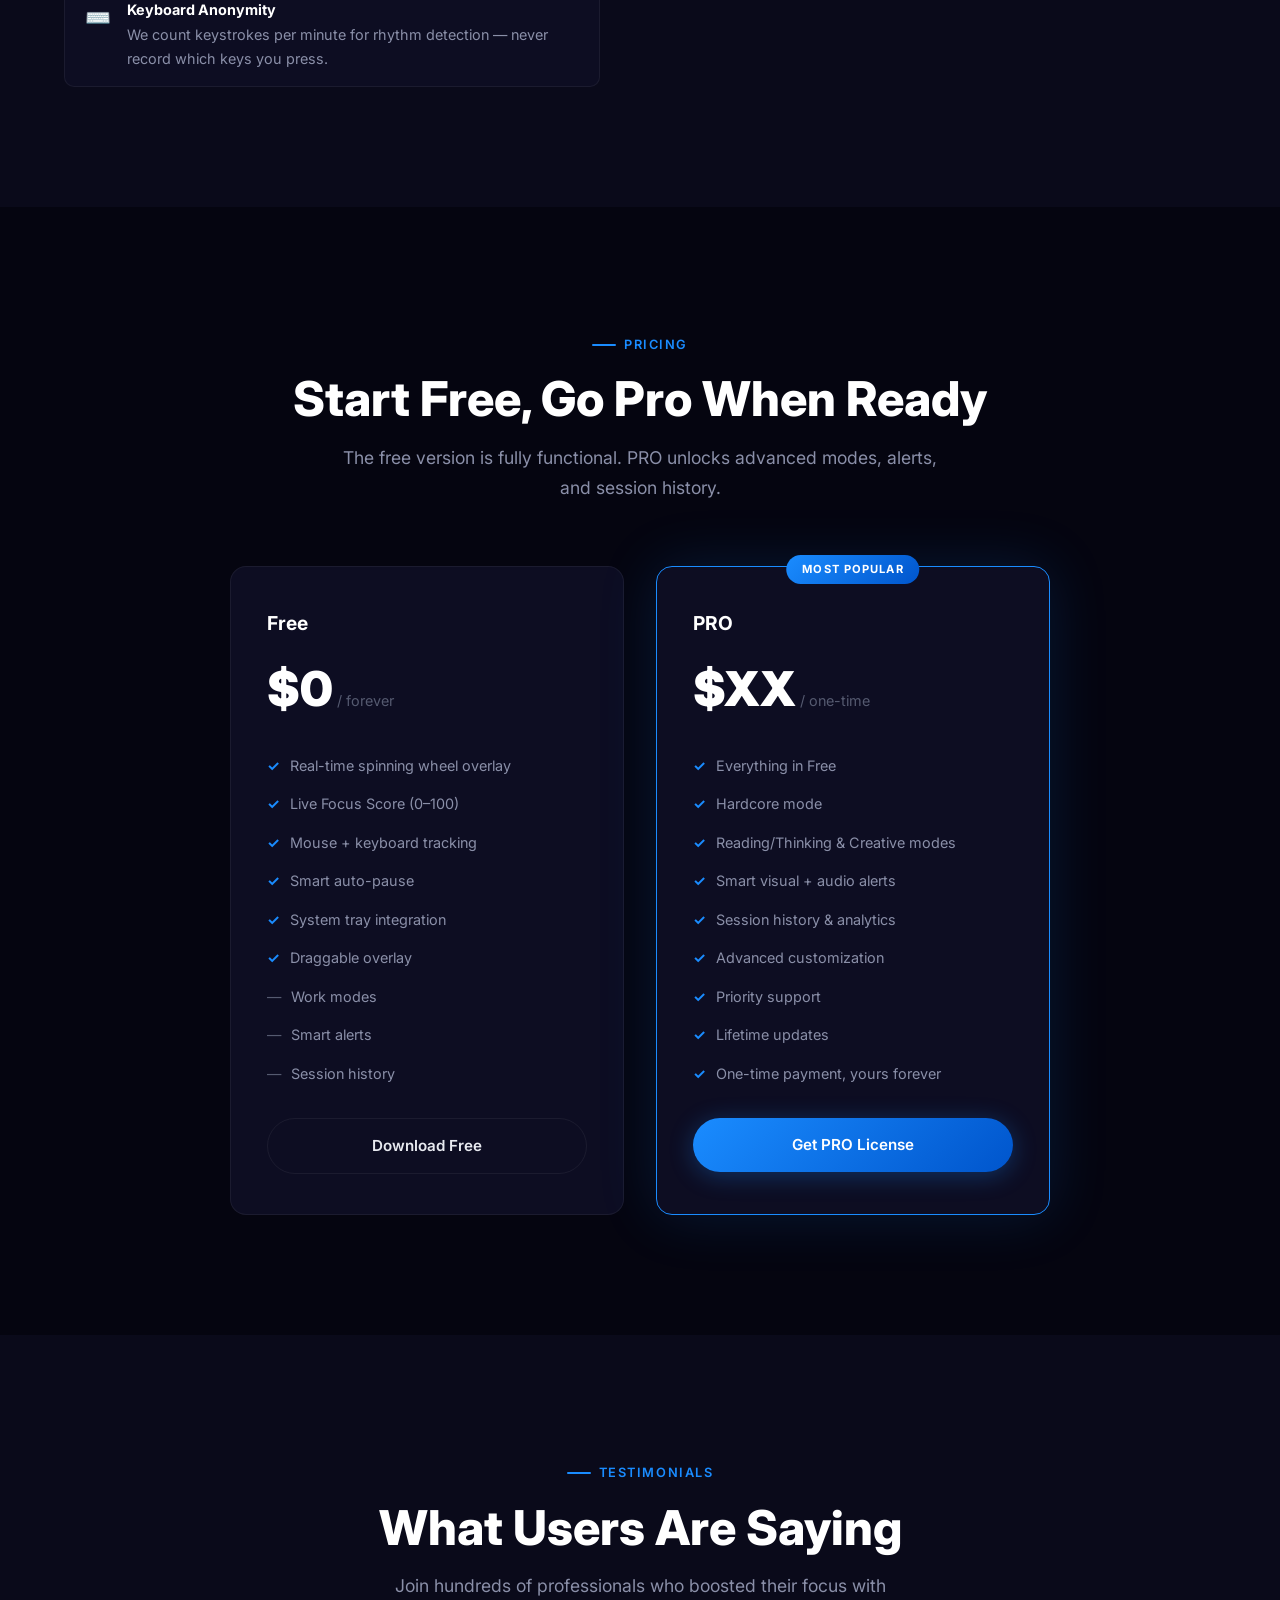
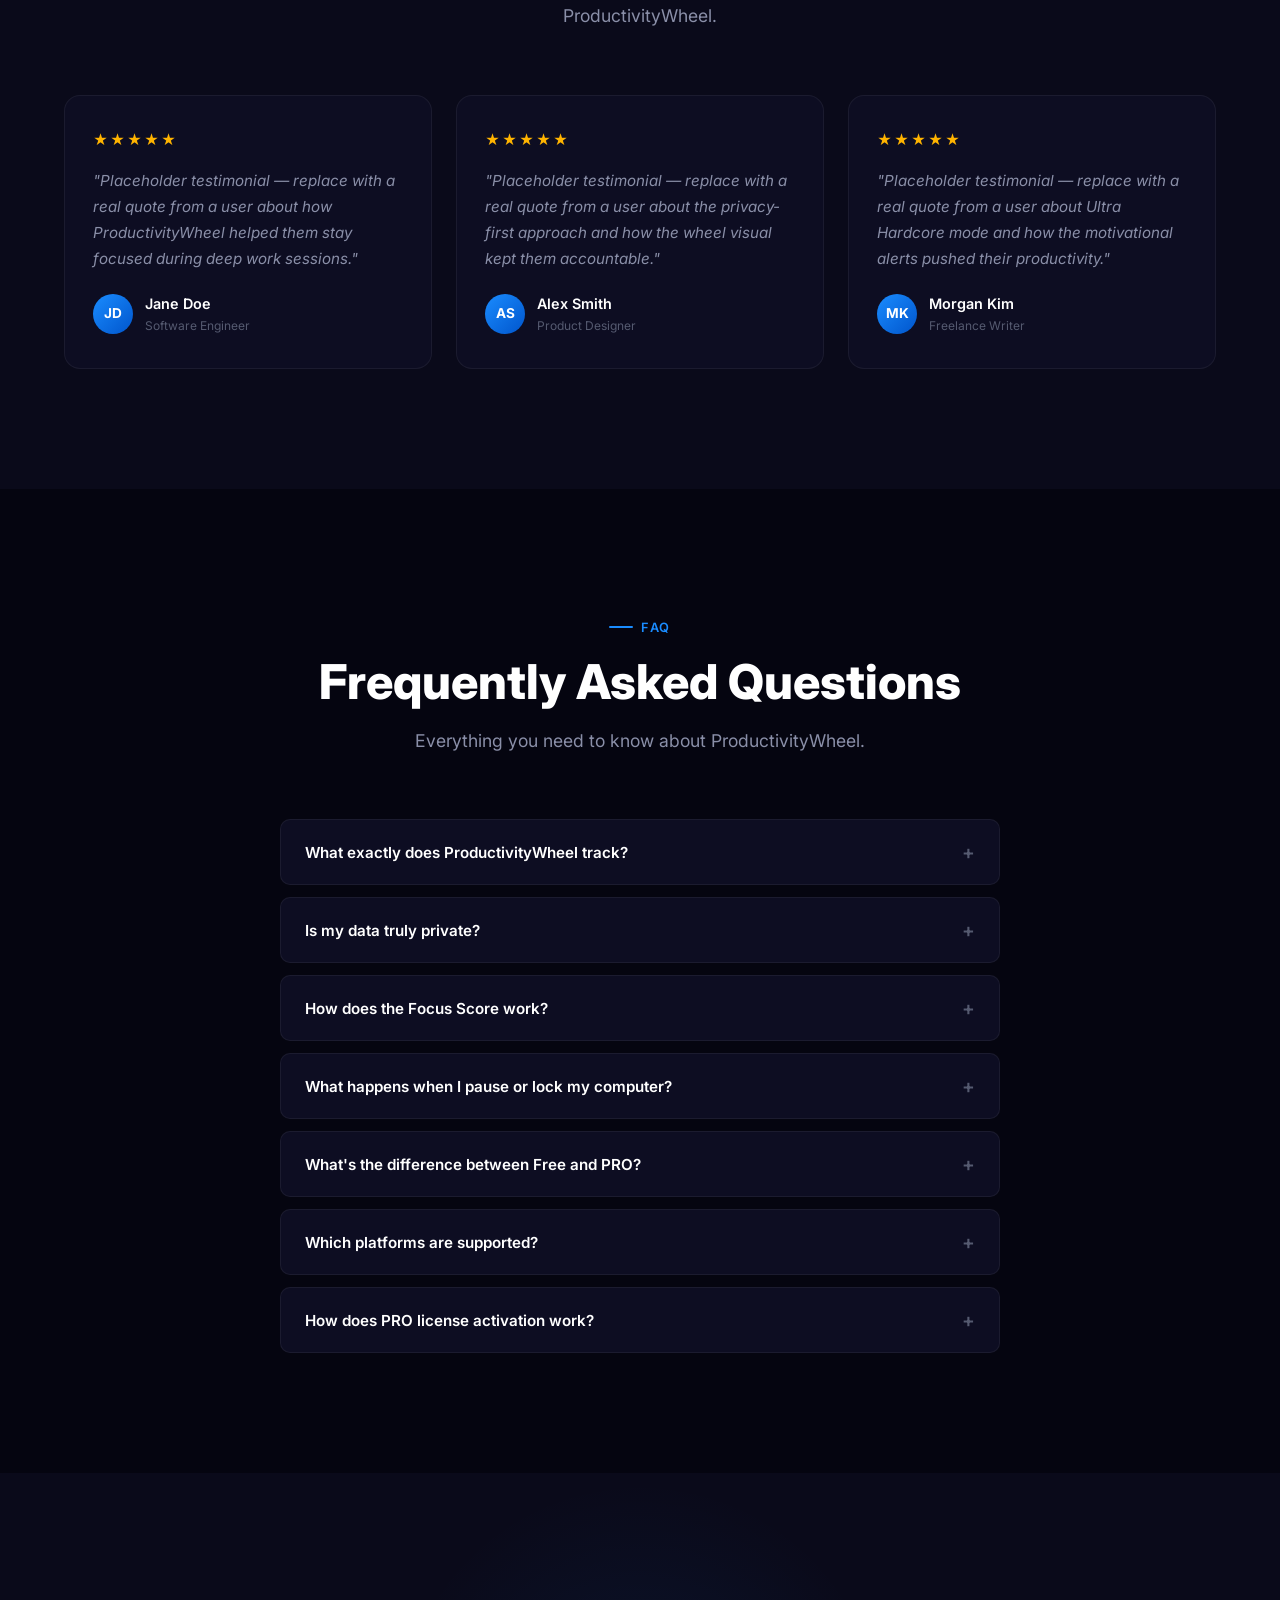
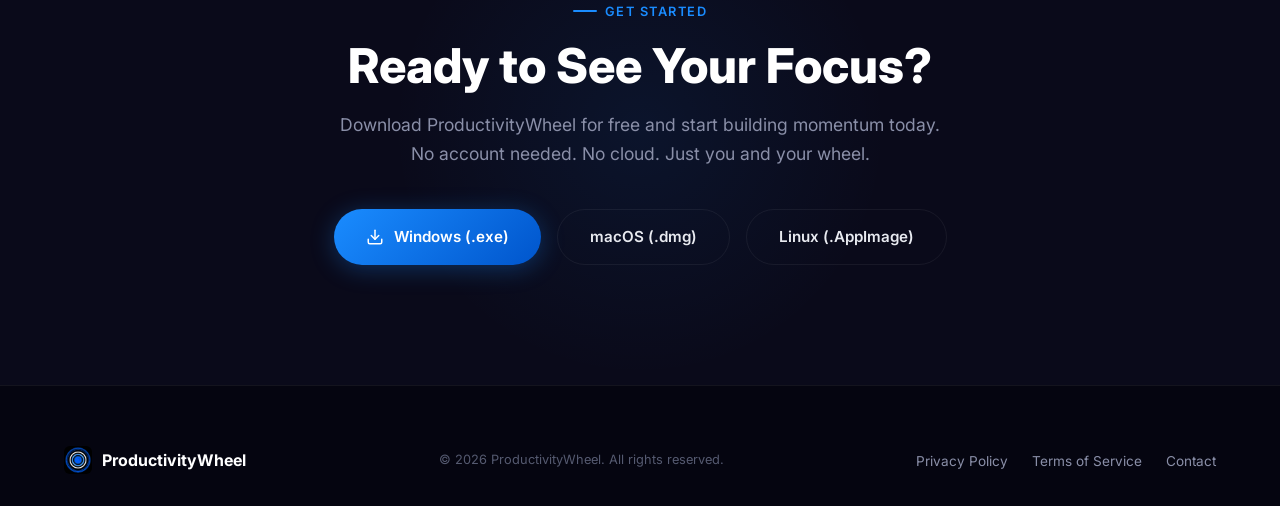
==== commit ed7fbad8: "Minor fixes and contact form" ====
--- a/index.html
+++ b/index.html
@@ -126,7 +126,7 @@
         <div class="feature-card animate-on-scroll">
           <div class="feature-card__icon">⚡</div>
           <h3 class="feature-card__title">Work Modes</h3>
-          <p class="feature-card__desc">Default, Hardcore, Reading, Creative, and Ultra Hardcore — each with tuned sensitivity and alert thresholds for your workflow. <span class="badge badge--pro">PRO</span></p>
+          <p class="feature-card__desc">Default, Hardcore, Reading/Thinking and Creative — each with tuned sensitivity and alert thresholds for your workflow. <span class="badge badge--pro">PRO</span></p>
         </div>
 
       </div>
@@ -269,8 +269,8 @@
           </div>
           <ul class="pricing-card__features">
             <li><span class="check">✓</span> Everything in Free</li>
-            <li><span class="check">✓</span> Hardcore & Ultra Hardcore modes</li>
-            <li><span class="check">✓</span> Reading & Creative modes</li>
+            <li><span class="check">✓</span> Hardcore mode</li>
+            <li><span class="check">✓</span> Reading/Thinking & Creative modes</li>
             <li><span class="check">✓</span> Smart visual + audio alerts</li>
             <li><span class="check">✓</span> Session history & analytics</li>
             <li><span class="check">✓</span> Advanced customization</li>
@@ -393,7 +393,7 @@
             <span class="faq-item__icon">+</span>
           </button>
           <div class="faq-item__answer">
-            <p>The Free version includes the full spinning wheel overlay, live Focus Score, and auto-pause. PRO unlocks work modes (Hardcore, Ultra Hardcore, Reading, Creative), smart audio/visual alerts, session history, and advanced customization. PRO is a one-time purchase — yours forever.</p>
+            <p>The Free version includes the full spinning wheel overlay, live Focus Score, and auto-pause. PRO unlocks work modes (Hardcore, Reading/Thinking, Creative), smart audio/visual alerts, session history, and advanced customization. PRO is a one-time purchase — yours forever.</p>
           </div>
         </div>
 
@@ -403,7 +403,7 @@
             <span class="faq-item__icon">+</span>
           </button>
           <div class="faq-item__answer">
-            <p>ProductivityWheel is available for Windows, macOS, and Linux. Download the installer for your platform from the download section above.</p>
+            <p>ProductivityWheel is available for Windows, macOS, and Linux. Download the installer for your platform from the download section below.</p>
           </div>
         </div>
 
@@ -429,15 +429,14 @@
         <h2 class="section-title">Ready to See Your Focus?</h2>
         <p class="section-subtitle">Download ProductivityWheel for free and start building momentum today. No account needed. No cloud. Just you and your wheel.</p>
         <div class="cta__actions">
-          <!-- PLACEHOLDER: Replace href with real download links -->
-          <a href="#" class="btn btn--primary">
+          <a href="https://github.com/alvaroltorres/ProductivityWheel/releases/download/v1.0.0/ProductivityWheel.Setup.1.0.0.exe" download class="btn btn--primary">
             <svg width="18" height="18" viewBox="0 0 24 24" fill="none" stroke="currentColor" stroke-width="2" stroke-linecap="round" stroke-linejoin="round"><path d="M21 15v4a2 2 0 01-2 2H5a2 2 0 01-2-2v-4"/><polyline points="7 10 12 15 17 10"/><line x1="12" y1="15" x2="12" y2="3"/></svg>
             Windows (.exe)
           </a>
-          <a href="#" class="btn btn--outline">
+          <a href="https://github.com/alvaroltorres/ProductivityWheel/releases/download/v1.0.0/ProductivityWheel-1.0.0-arm64.dmg" download class="btn btn--outline">
             macOS (.dmg)
           </a>
-          <a href="#" class="btn btn--outline">
+          <a href="https://github.com/alvaroltorres/ProductivityWheel/releases/download/v1.0.0/ProductivityWheel-1.0.0.AppImage" download class="btn btn--outline">
             Linux (.AppImage)
           </a>
         </div>
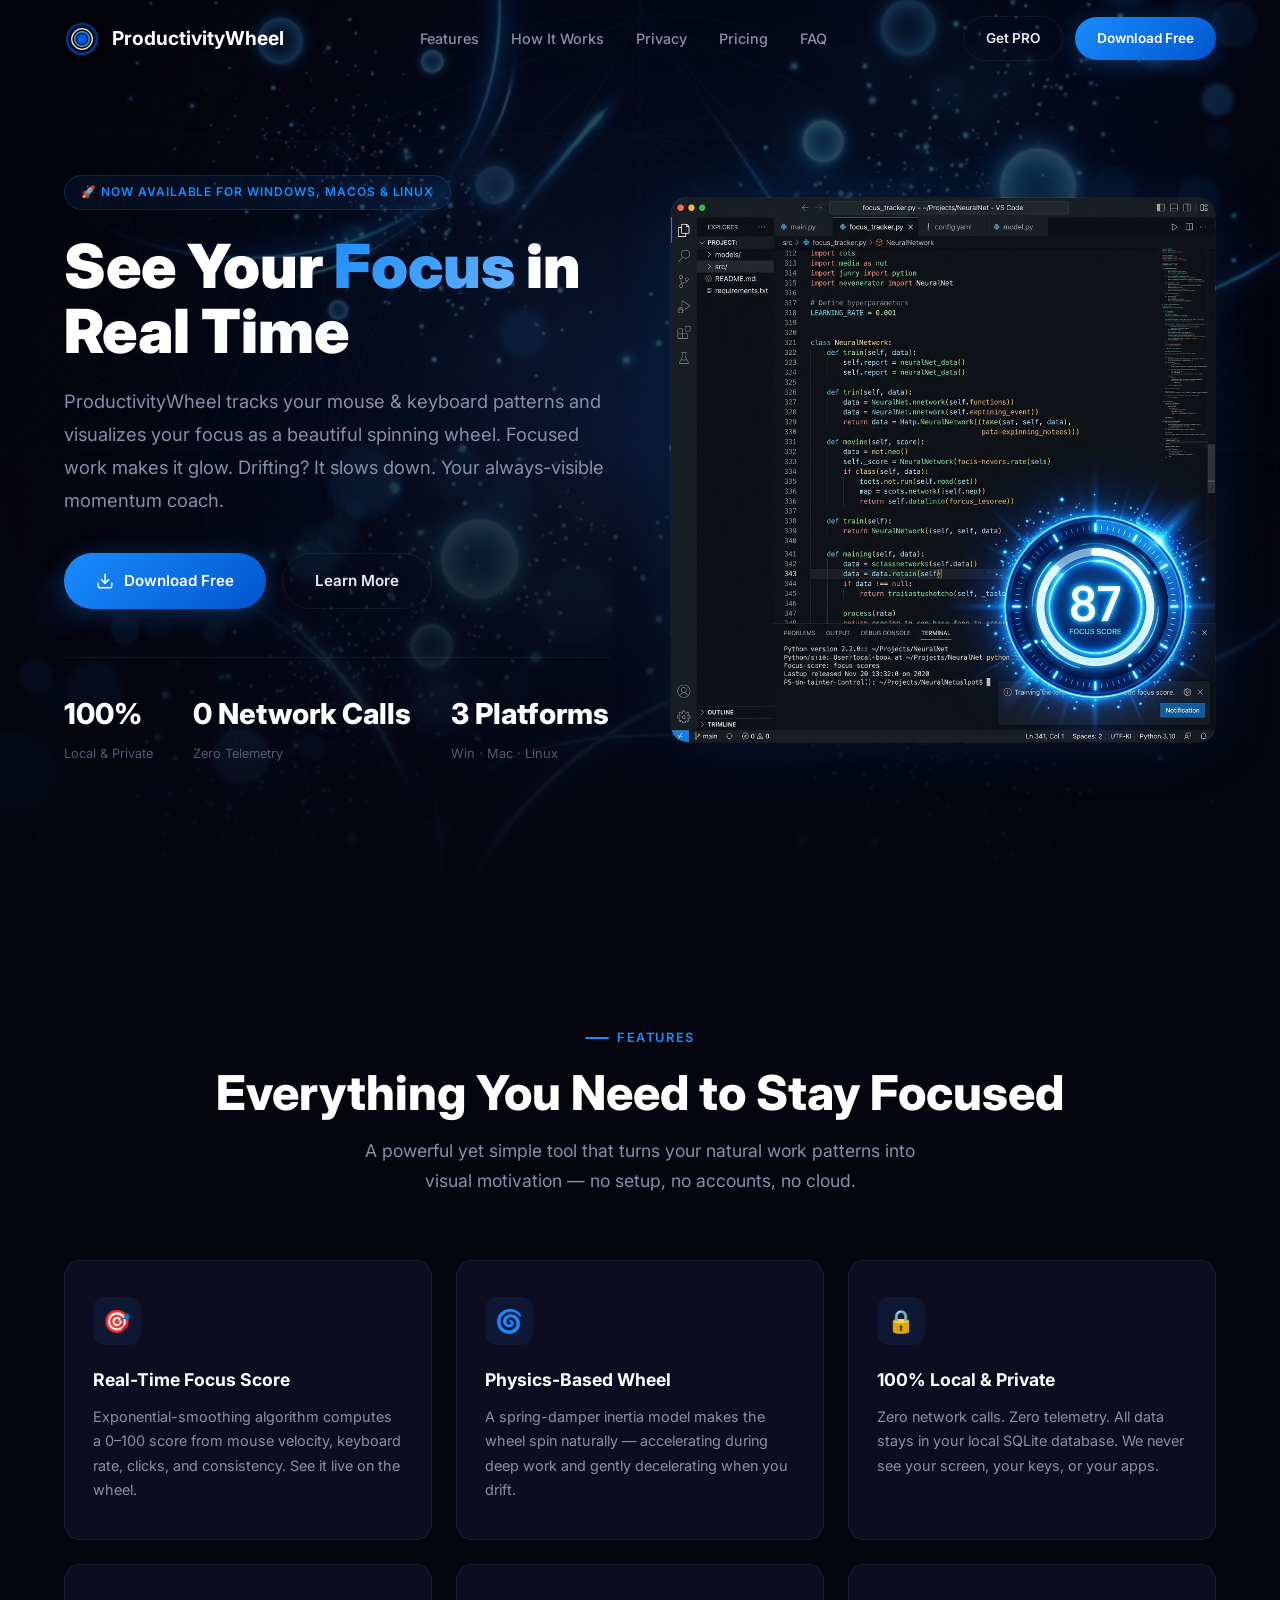
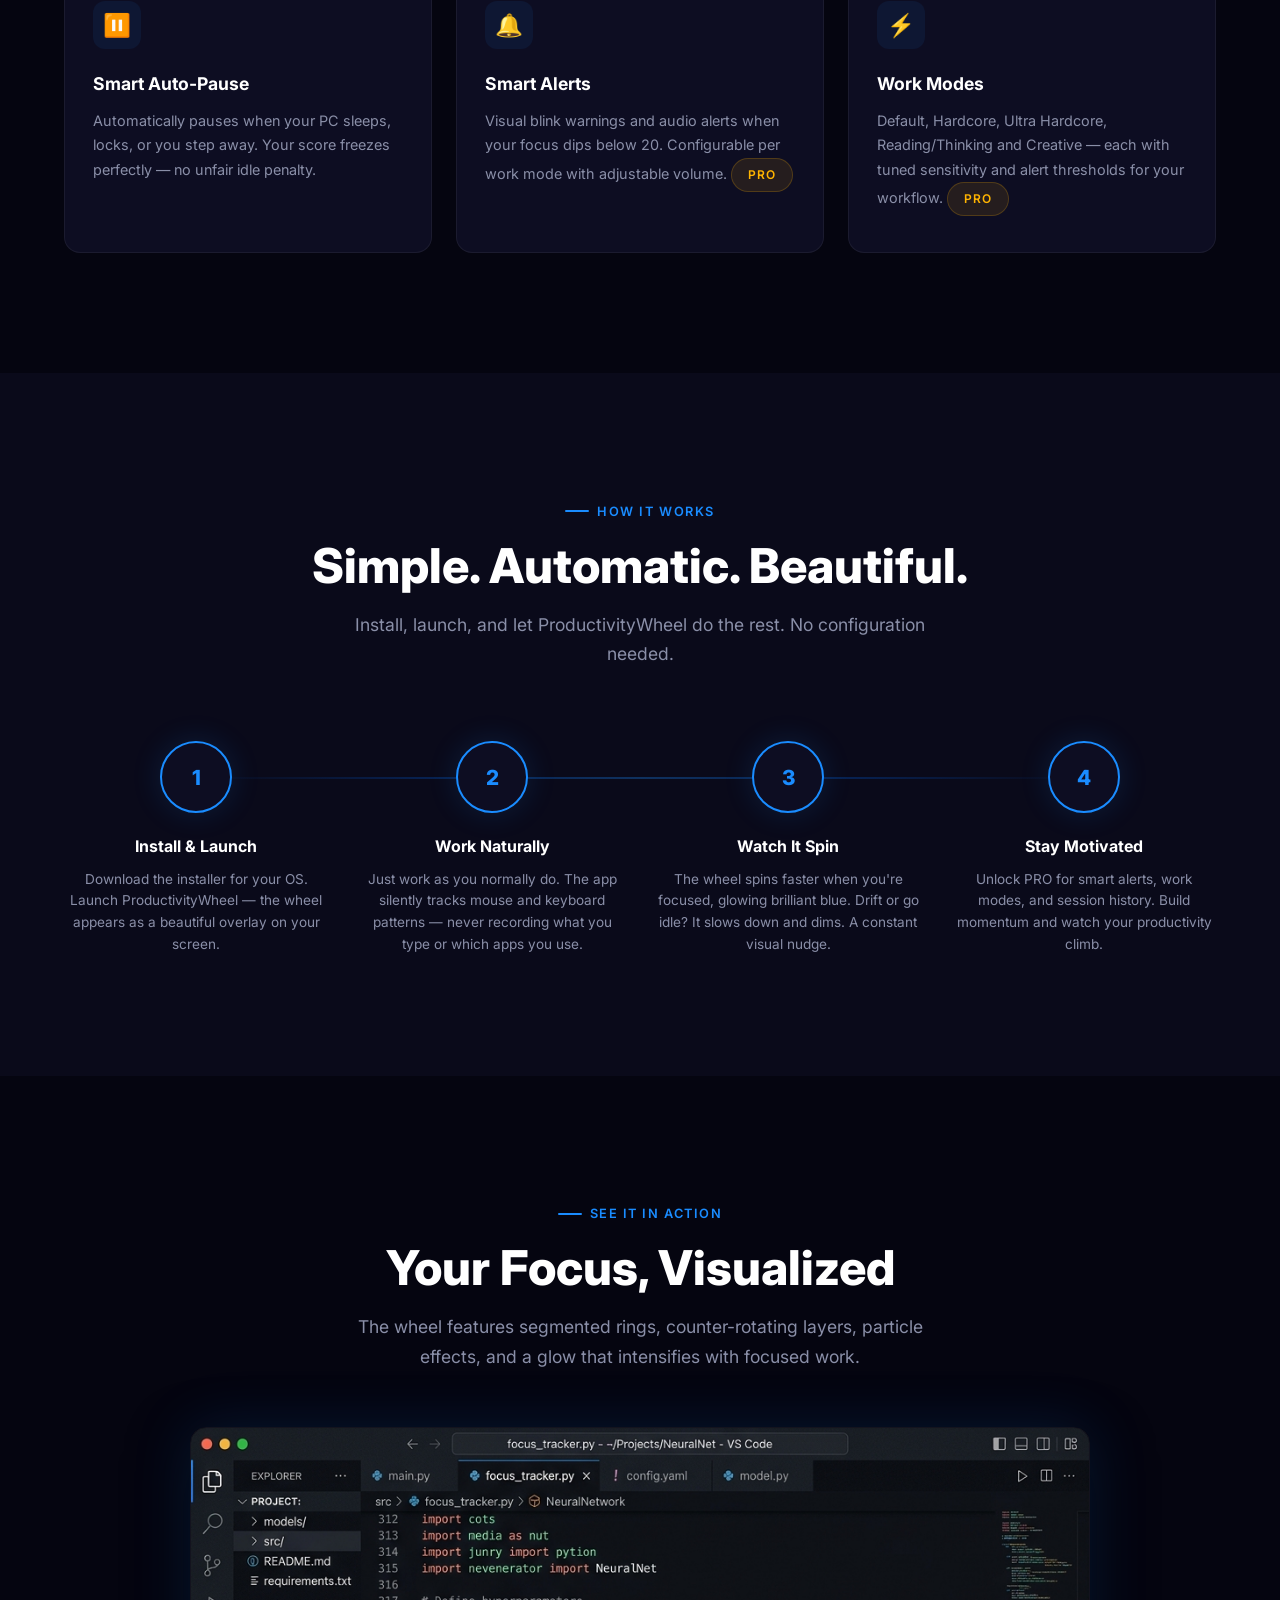
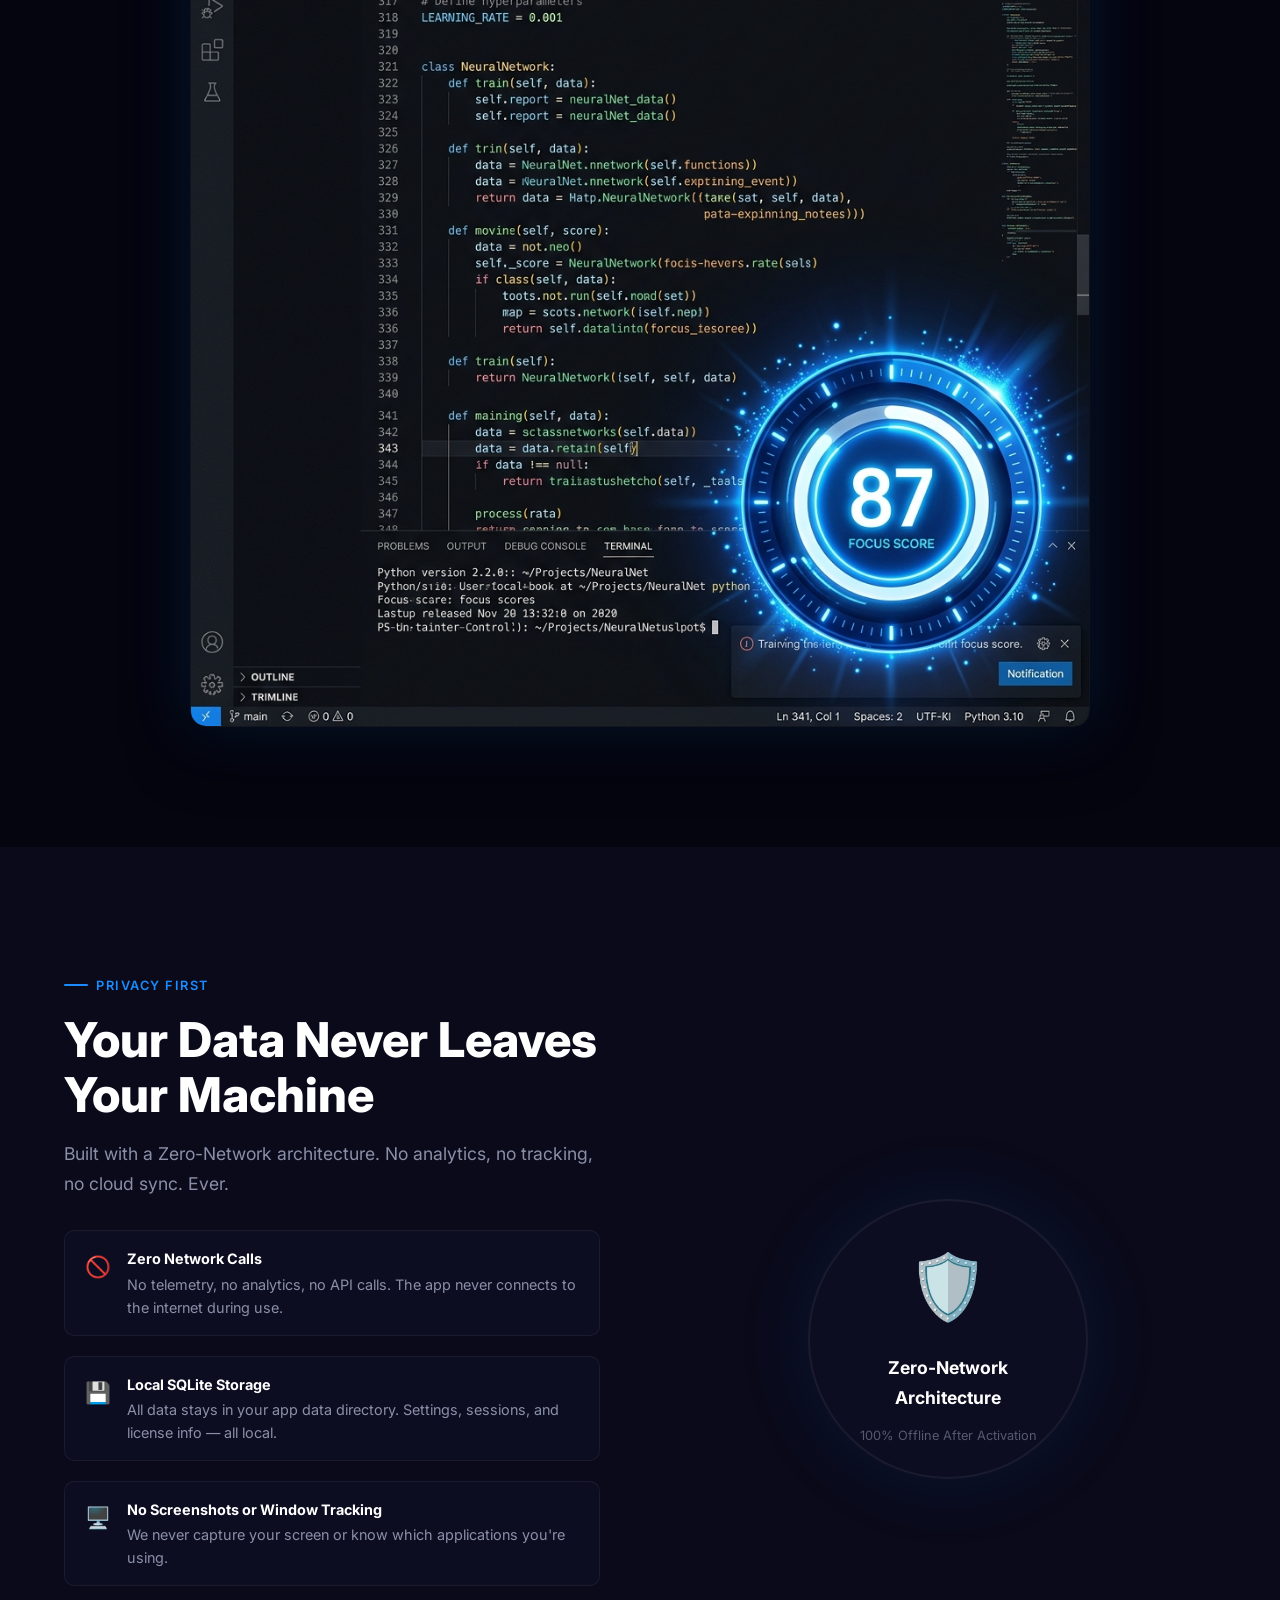
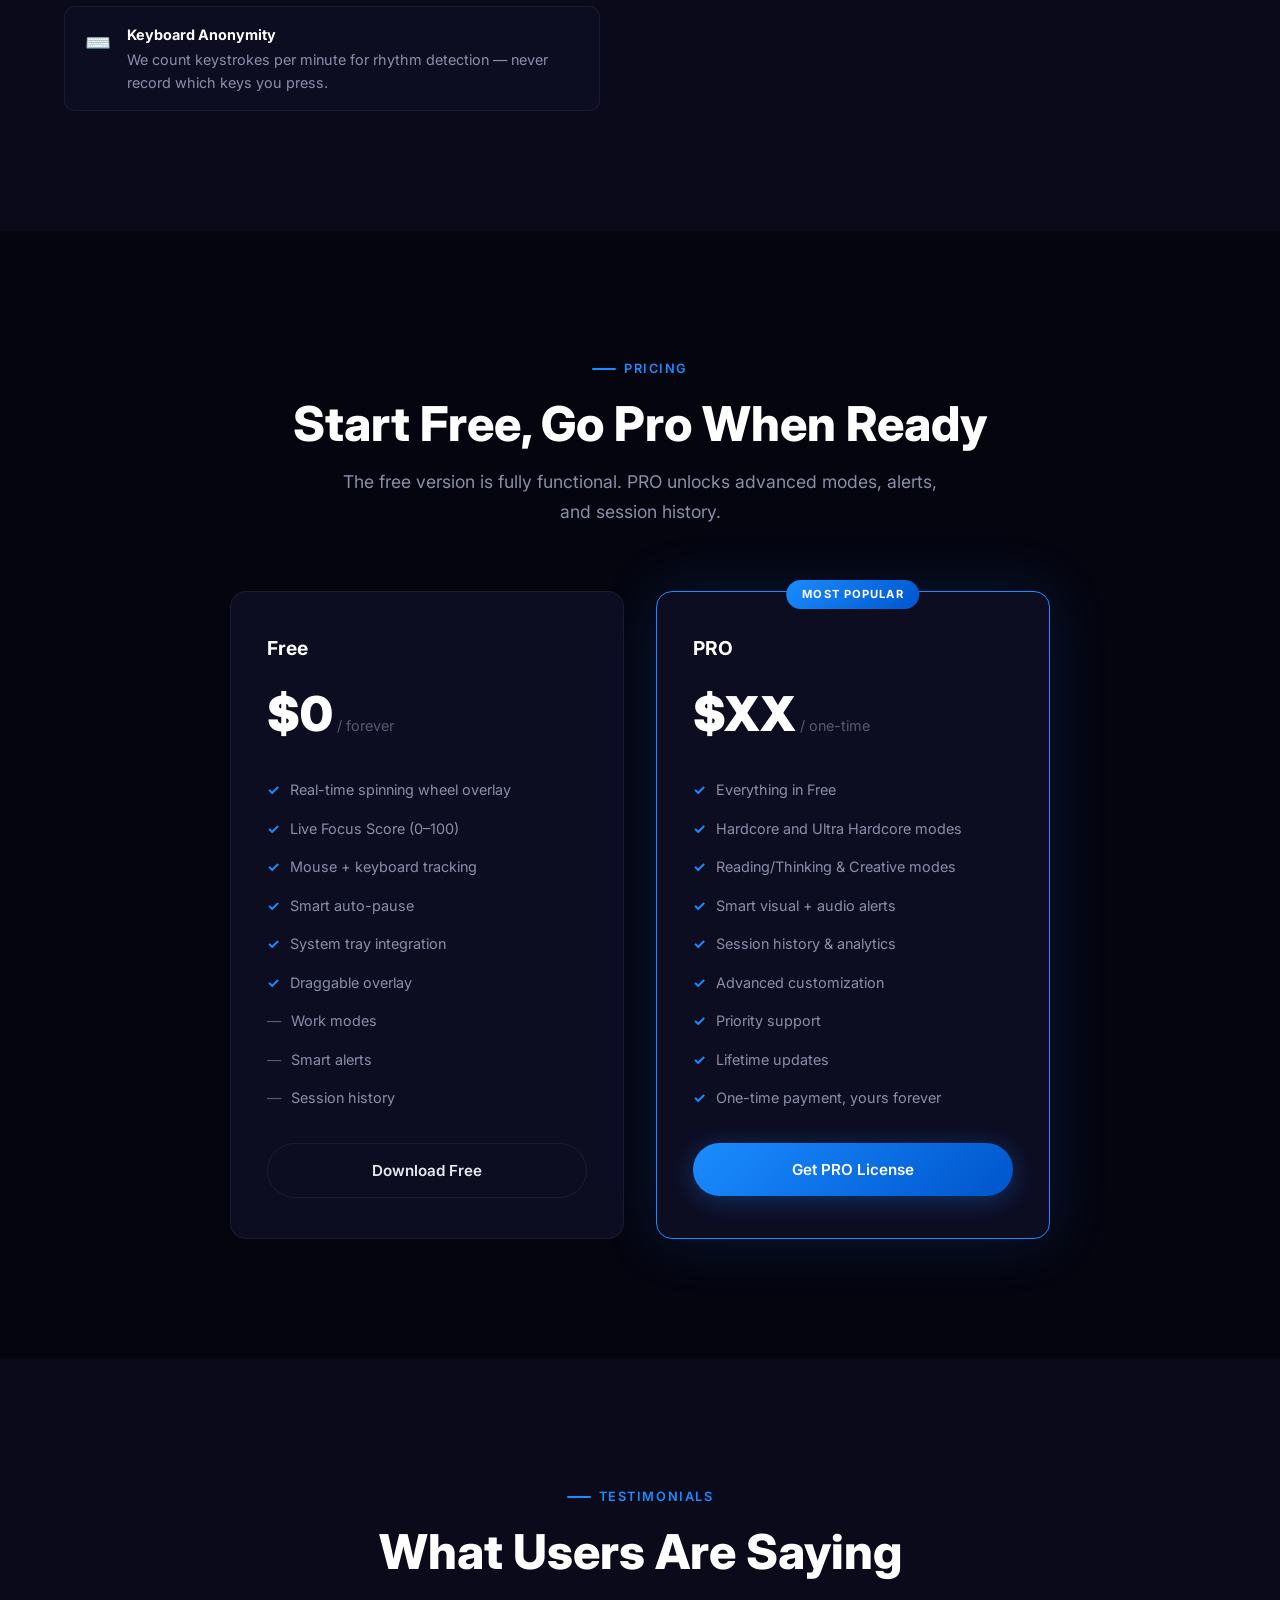
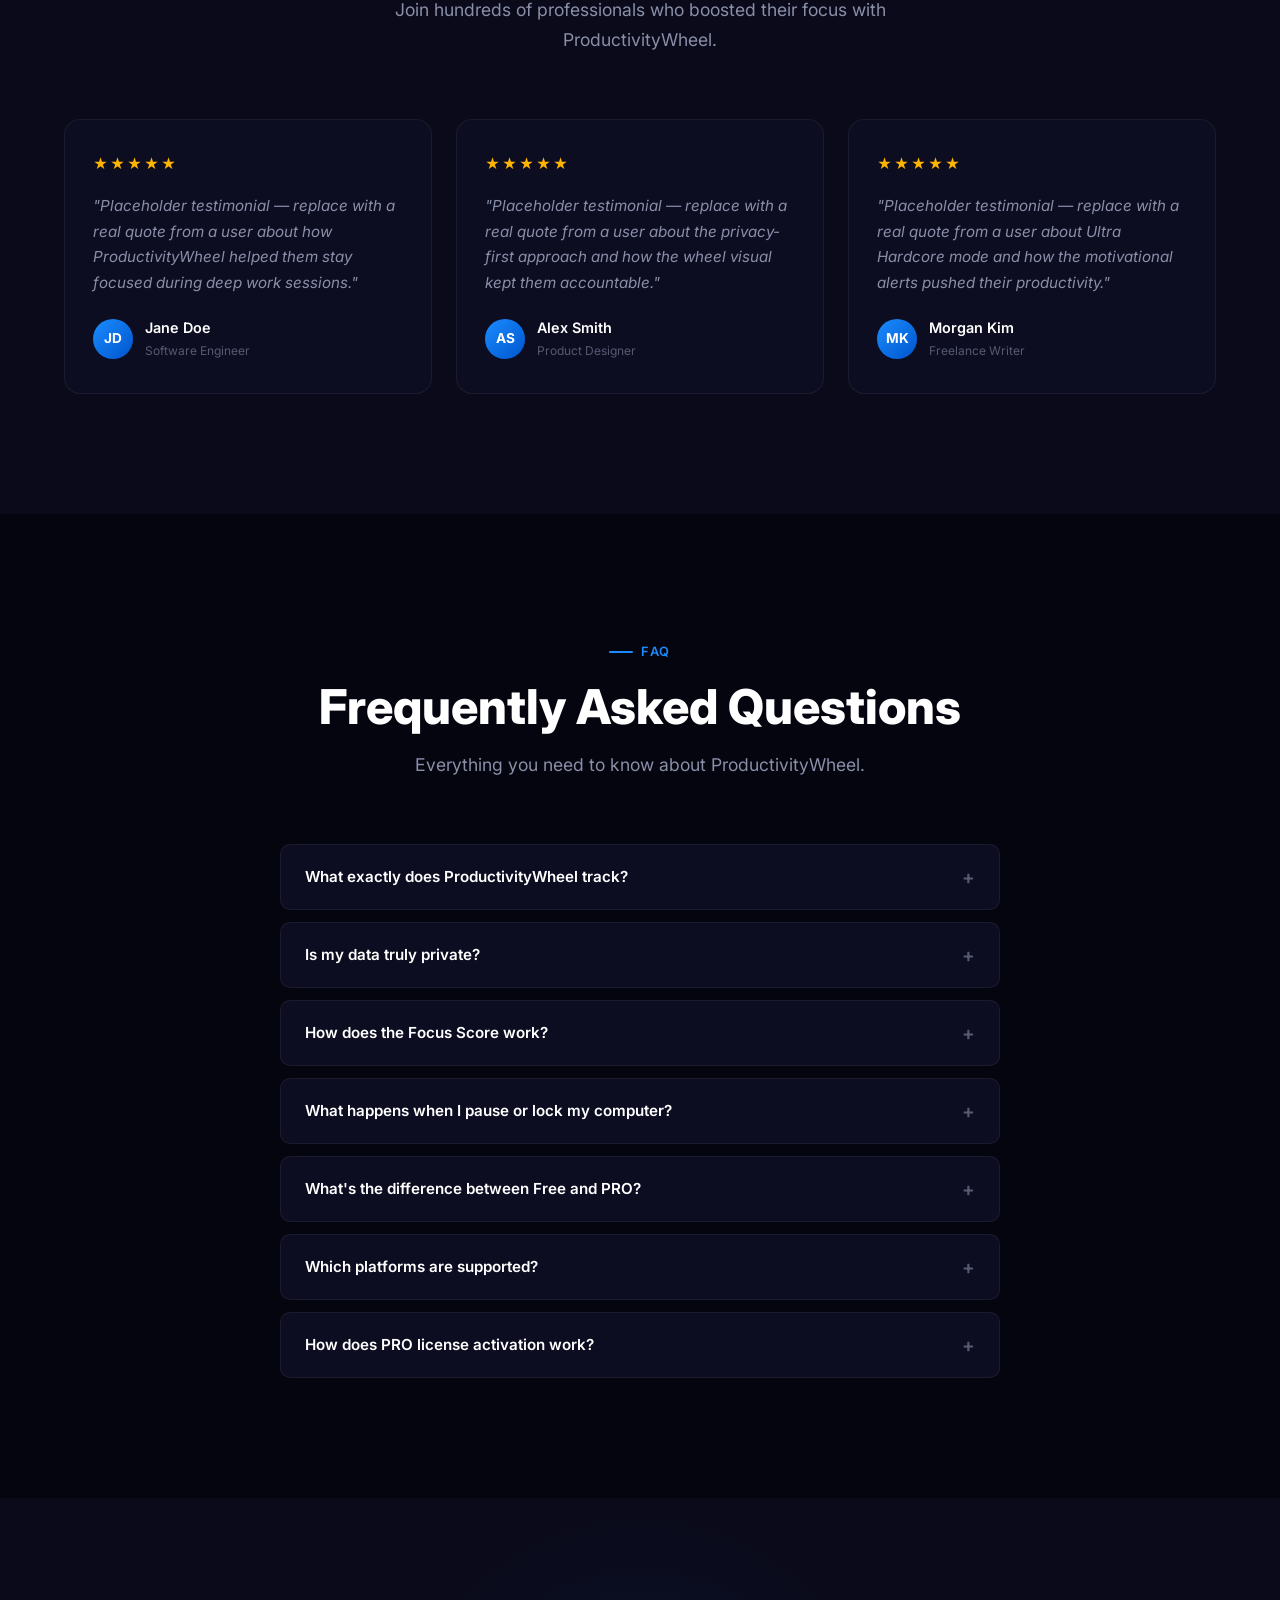
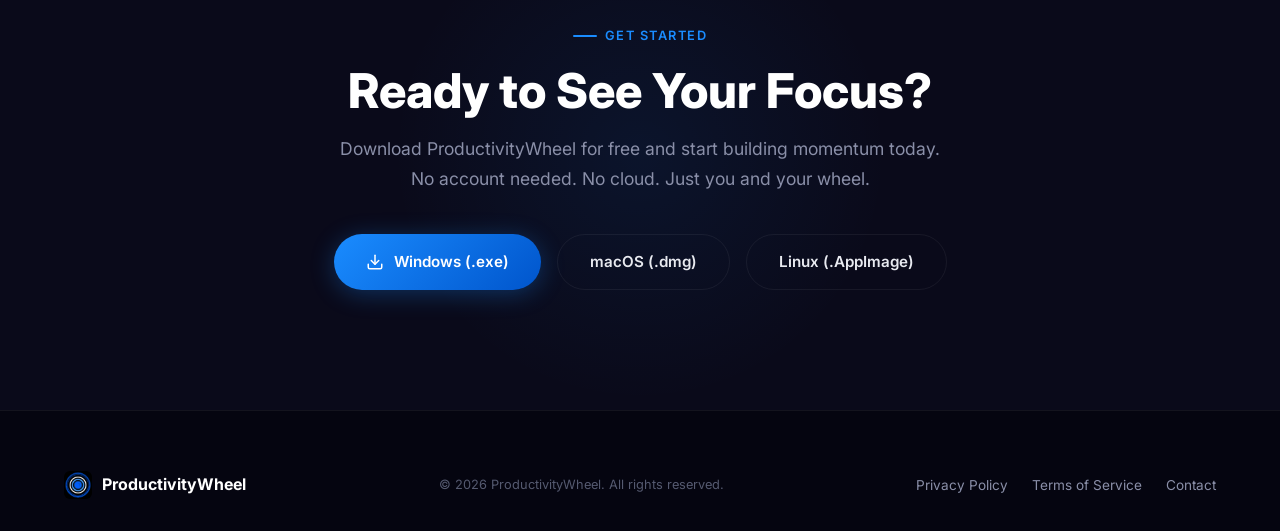
==== commit 8d42ee74: "Updated installers" ====
--- a/index.html
+++ b/index.html
@@ -126,7 +126,7 @@
         <div class="feature-card animate-on-scroll">
           <div class="feature-card__icon">⚡</div>
           <h3 class="feature-card__title">Work Modes</h3>
-          <p class="feature-card__desc">Default, Hardcore, Reading/Thinking and Creative — each with tuned sensitivity and alert thresholds for your workflow. <span class="badge badge--pro">PRO</span></p>
+          <p class="feature-card__desc">Default, Hardcore, Ultra Hardcore, Reading/Thinking and Creative — each with tuned sensitivity and alert thresholds for your workflow. <span class="badge badge--pro">PRO</span></p>
         </div>
 
       </div>
@@ -269,7 +269,7 @@
           </div>
           <ul class="pricing-card__features">
             <li><span class="check">✓</span> Everything in Free</li>
-            <li><span class="check">✓</span> Hardcore mode</li>
+            <li><span class="check">✓</span> Hardcore and Ultra Hardcore modes</li>
             <li><span class="check">✓</span> Reading/Thinking & Creative modes</li>
             <li><span class="check">✓</span> Smart visual + audio alerts</li>
             <li><span class="check">✓</span> Session history & analytics</li>
@@ -393,7 +393,7 @@
             <span class="faq-item__icon">+</span>
           </button>
           <div class="faq-item__answer">
-            <p>The Free version includes the full spinning wheel overlay, live Focus Score, and auto-pause. PRO unlocks work modes (Hardcore, Reading/Thinking, Creative), smart audio/visual alerts, session history, and advanced customization. PRO is a one-time purchase — yours forever.</p>
+            <p>The Free version includes the full spinning wheel overlay, live Focus Score, and auto-pause. PRO unlocks work modes (Hardcore, Ultra Hardcore, Reading/Thinking, Creative), smart audio/visual alerts, session history, and advanced customization. PRO is a one-time purchase — yours forever.</p>
           </div>
         </div>
 
@@ -429,14 +429,14 @@
         <h2 class="section-title">Ready to See Your Focus?</h2>
         <p class="section-subtitle">Download ProductivityWheel for free and start building momentum today. No account needed. No cloud. Just you and your wheel.</p>
         <div class="cta__actions">
-          <a href="https://github.com/alvaroltorres/ProductivityWheel/releases/download/v1.0.0/ProductivityWheel.Setup.1.0.0.exe" download class="btn btn--primary">
+          <a href="https://github.com/alvaroltorres/ProductivityWheel/releases/download/v1.1.0/ProductivityWheel.Setup.1.1.0.exe" download class="btn btn--primary">
             <svg width="18" height="18" viewBox="0 0 24 24" fill="none" stroke="currentColor" stroke-width="2" stroke-linecap="round" stroke-linejoin="round"><path d="M21 15v4a2 2 0 01-2 2H5a2 2 0 01-2-2v-4"/><polyline points="7 10 12 15 17 10"/><line x1="12" y1="15" x2="12" y2="3"/></svg>
             Windows (.exe)
           </a>
-          <a href="https://github.com/alvaroltorres/ProductivityWheel/releases/download/v1.0.0/ProductivityWheel-1.0.0-arm64.dmg" download class="btn btn--outline">
+          <a href="https://github.com/alvaroltorres/ProductivityWheel/releases/download/v1.1.0/ProductivityWheel-1.0.0-arm64.dmg" download class="btn btn--outline">
             macOS (.dmg)
           </a>
-          <a href="https://github.com/alvaroltorres/ProductivityWheel/releases/download/v1.0.0/ProductivityWheel-1.0.0.AppImage" download class="btn btn--outline">
+          <a href="https://github.com/alvaroltorres/ProductivityWheel/releases/download/v1.1.0/ProductivityWheel-1.0.0.AppImage" download class="btn btn--outline">
             Linux (.AppImage)
           </a>
         </div>
